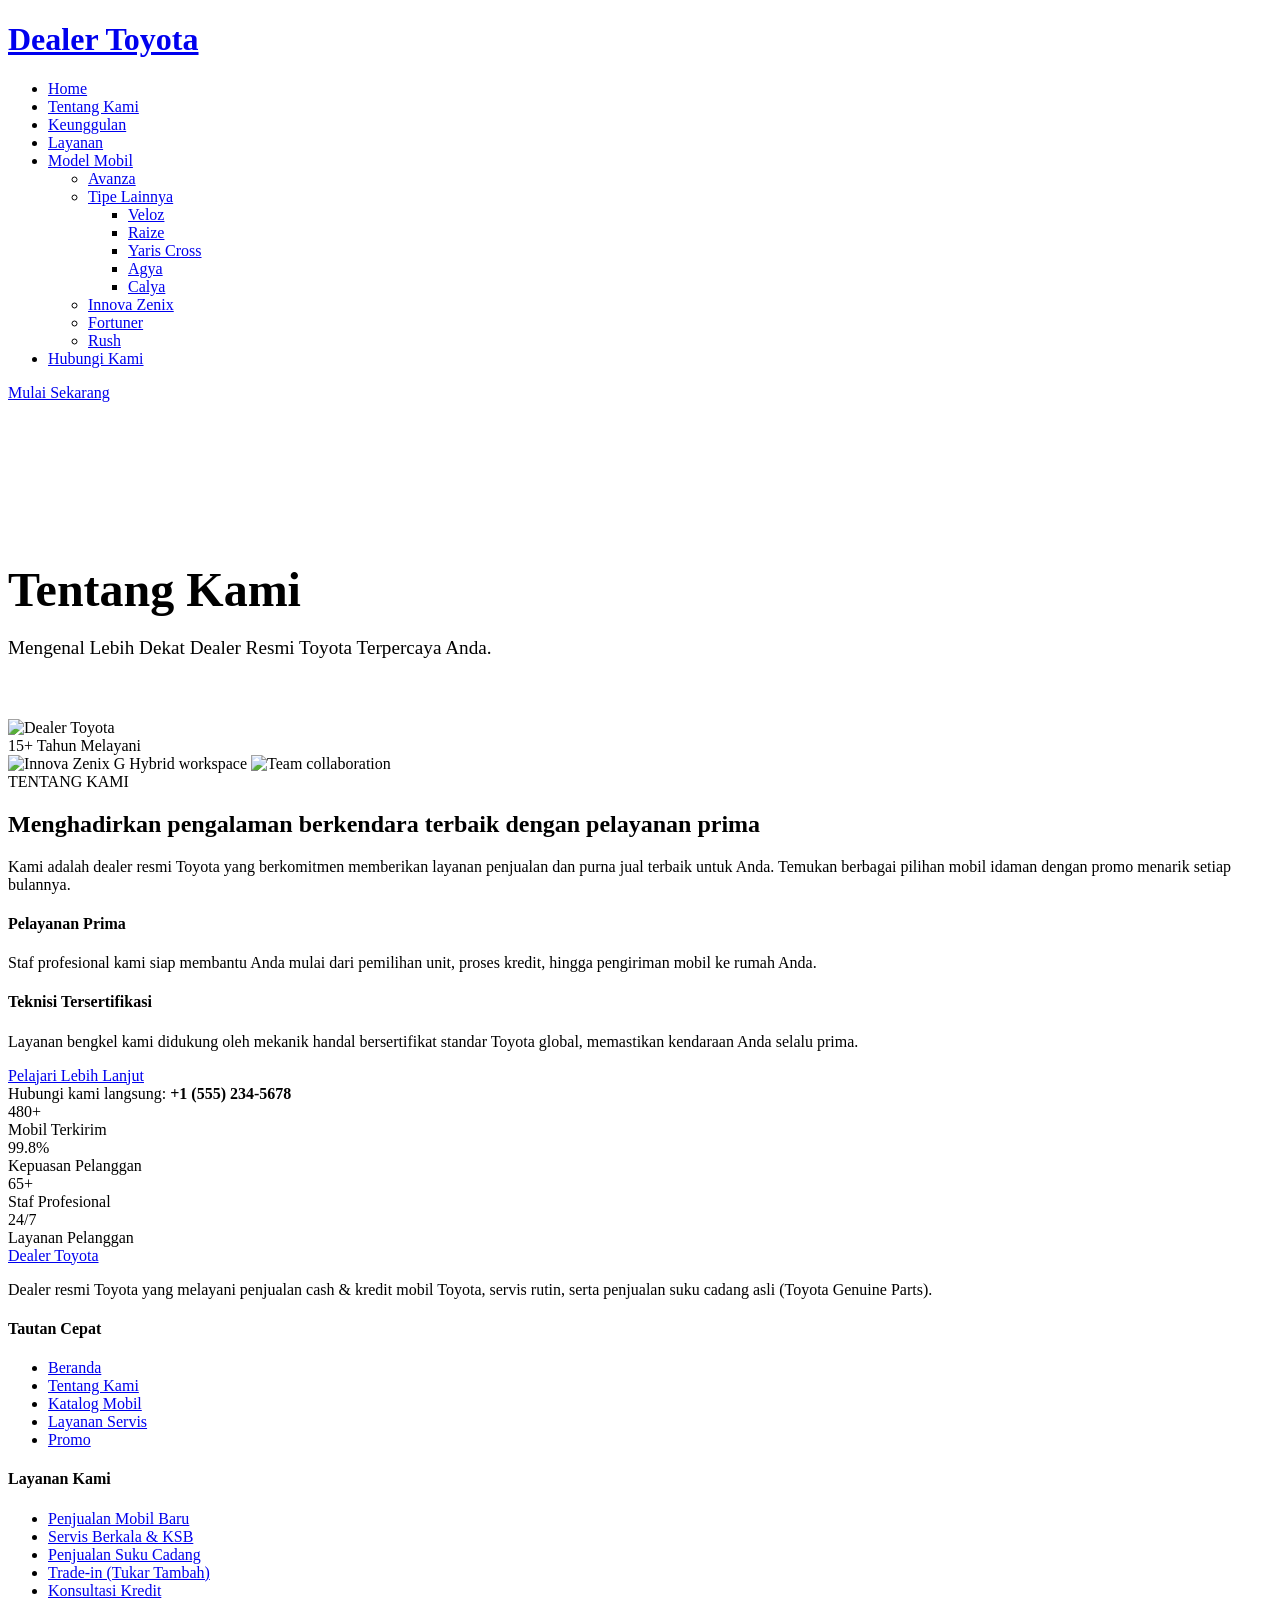
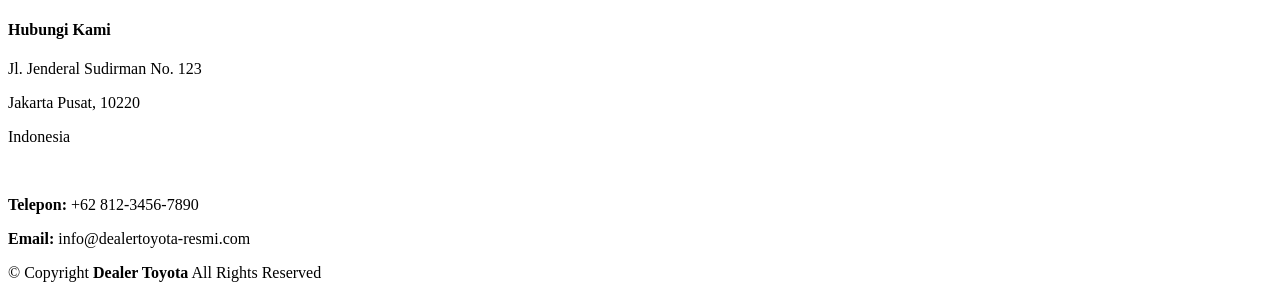
==== about.html @ 138e42ae "Add files via upload" ====
﻿<!DOCTYPE html>
<html lang="en">

<head>
    <meta charset="utf-8">
    <meta content="width=device-width, initial-scale=1.0" name="viewport">
    <title>Dealer Toyota</title>
    <meta name="description" content="Dealer Resmi Mobil Toyota">
    <meta name="keywords" content="">

    <!-- Favicons -->
    <link href="assets/img/favicon.png" rel="icon">
    <link href="assets/img/apple-touch-icon.png" rel="apple-touch-icon">

    <!-- Fonts -->
    <link href="https://fonts.googleapis.com" rel="preconnect">
    <link href="https://fonts.gstatic.com" rel="preconnect" crossorigin>
    <link
        href="https://fonts.googleapis.com/css2?family=Roboto:ital,wght@0,100;0,300;0,400;0,500;0,700;0,900;1,100;1,300;1,400;1,500;1,700;1,900&family=Poppins:ital,wght@0,100;0,200;0,300;0,400;0,500;0,600;0,700;0,800;0,900;1,100;1,200;1,300;1,400;1,500;1,600;1,700;1,800;1,900&family=Nunito:ital,wght@0,200;0,300;0,400;0,500;0,600;0,700;0,800;0,900;1,200;1,300;1,400;1,500;1,600;1,700;1,800;1,900&display=swap"
        rel="stylesheet">

    <!-- Vendor CSS Files -->
    <link href="assets/vendor/bootstrap/css/bootstrap.min.css" rel="stylesheet">
    <link href="assets/vendor/bootstrap-icons/bootstrap-icons.css" rel="stylesheet">
    <link href="assets/vendor/aos/aos.css" rel="stylesheet">
    <link href="assets/vendor/swiper/swiper-bundle.min.css" rel="stylesheet">

    <!-- Main CSS File -->
    <link href="assets/css/main.css" rel="stylesheet">

</head>

<body class="index-page">

    <header id="header" class="header d-flex align-items-center fixed-top">
        <div
            class="header-container container-fluid container-xl position-relative d-flex align-items-center justify-content-between">

            <a href="index.html" class="logo d-flex align-items-center me-auto me-xl-0">
                <!-- Uncomment the line below if you also wish to use an image logo -->
                <!-- <img src="assets/img/logo.webp" alt=""> -->
                <h1 class="sitename">Dealer Toyota</h1>
            </a>

            <nav id="navmenu" class="navmenu">
                <ul>
                    <li><a href="index.html">Home</a></li>
                    <li><a href="about.html" class="active">Tentang Kami</a></li>
                    <li><a href="#features">Keunggulan</a></li>
                    <li><a href="#services">Layanan</a></li>

                    <li class="dropdown"><a href="#"><span>Model Mobil</span> <i
                                class="bi bi-chevron-down toggle-dropdown"></i></a>
                        <ul>
                            <li><a href="index.html#services">Avanza</a></li>
                            <li class="dropdown"><a href="#"><span>Tipe Lainnya</span> <i
                                        class="bi bi-chevron-down toggle-dropdown"></i></a>
                                <ul>
                                    <li><a href="index.html#services">Veloz</a></li>
                                    <li><a href="index.html#services">Raize</a></li>
                                    <li><a href="index.html#services">Yaris Cross</a></li>
                                    <li><a href="index.html#services">Agya</a></li>
                                    <li><a href="index.html#services">Calya</a></li>
                                </ul>
                            </li>
                            <li><a href="index.html#services">Innova Zenix</a></li>
                            <li><a href="index.html#services">Fortuner</a></li>
                            <li><a href="index.html#services">Rush</a></li>
                        </ul>
                    </li>
                    <li><a href="#contact">Hubungi Kami</a></li>
                </ul>
                <i class="mobile-nav-toggle d-xl-none bi bi-list"></i>
            </nav>

            <a class="btn-getstarted" href="#about">Mulai Sekarang</a>

        </div>
    </header>

    <main class="main">

        <!-- Hero Section -->
                <section id="hero" class="hero section" style="padding: 120px 0 60px 0; min-height: auto;">
            <div class="container text-center" data-aos="fade-up" data-aos-delay="100">
                <h1 class="hero-title" style="font-size: 3rem; margin-bottom: 20px;">Tentang Kami</h1>
                <p class="hero-description" style="font-size: 1.2rem; margin-bottom: 0;">Mengenal Lebih Dekat Dealer Resmi Toyota Terpercaya Anda.</p>
            </div></section><!-- /Hero Section -->

        <!-- About Section -->
        <section id="about" class="about section">

            <div class="container" data-aos="fade-up" data-aos-delay="100">

                <div class="row align-items-center gy-5">

                    <div class="col-lg-5" data-aos="fade-right" data-aos-delay="200">
                        <div class="image-section">
                            <div class="primary-image">
                                <img src="assets/img/about/about-14.webp" alt="Dealer Toyota" class="img-fluid">
                                <div class="experience-badge">
                                    <div class="badge-content">
                                        <span class="years">15+</span>
                                        <span class="text">Tahun Melayani</span>
                                    </div>
                                </div>
                            </div>
                            <div class="image-grid">
                                <img src="assets/img/about/about-3.webp" alt="Innova Zenix G Hybrid workspace"
                                    class="img-fluid grid-img">
                                <img src="assets/img/about/about-7.webp" alt="Team collaboration"
                                    class="img-fluid grid-img">
                            </div>
                        </div>
                    </div>

                    <div class="col-lg-7" data-aos="fade-left" data-aos-delay="300">
                        <div class="content-section">
                            <div class="section-intro">
                                <div class="company-badge">TENTANG KAMI</div>
                                <h2>Menghadirkan pengalaman berkendara terbaik dengan pelayanan prima</h2>
                                <p class="intro-text">Kami adalah dealer resmi Toyota yang berkomitmen memberikan
                                    layanan penjualan dan purna jual terbaik untuk Anda. Temukan berbagai pilihan mobil
                                    idaman dengan promo menarik setiap bulannya.</p>
                            </div>

                            <div class="achievement-list">
                                <div class="achievement-item">
                                    <div class="achievement-icon">
                                        <i class="bi bi-graph-up-arrow"></i>
                                    </div>
                                    <div class="achievement-content">
                                        <h4>Pelayanan Prima</h4>
                                        <p>Staf profesional kami siap membantu Anda mulai dari pemilihan unit, proses
                                            kredit, hingga pengiriman mobil ke rumah Anda.</p>
                                    </div>
                                </div>
                                <div class="achievement-item">
                                    <div class="achievement-icon">
                                        <i class="bi bi-people-fill"></i>
                                    </div>
                                    <div class="achievement-content">
                                        <h4>Teknisi Tersertifikasi</h4>
                                        <p>Layanan bengkel kami didukung oleh mekanik handal bersertifikat standar
                                            Toyota global, memastikan kendaraan Anda selalu prima.</p>
                                    </div>
                                </div>
                            </div>

                            <div class="action-section">
                                <a href="#" class="btn btn-primary">Pelajari Lebih Lanjut</a>
                                <div class="contact-info">
                                    <span class="contact-label">Hubungi kami langsung:</span>
                                    <strong class="phone-number">+1 (555) 234-5678</strong>
                                </div>
                            </div>
                        </div>
                    </div>

                </div>

                <div class="metrics-section" data-aos="fade-up" data-aos-delay="400">
                    <div class="row text-center">
                        <div class="col-lg-3 col-md-6">
                            <div class="metric-card">
                                <div class="metric-value">480+</div>
                                <div class="metric-label">Mobil Terkirim</div>
                            </div>
                        </div>
                        <div class="col-lg-3 col-md-6">
                            <div class="metric-card">
                                <div class="metric-value">99.8%</div>
                                <div class="metric-label">Kepuasan Pelanggan</div>
                            </div>
                        </div>
                        <div class="col-lg-3 col-md-6">
                            <div class="metric-card">
                                <div class="metric-value">65+</div>
                                <div class="metric-label">Staf Profesional</div>
                            </div>
                        </div>
                        <div class="col-lg-3 col-md-6">
                            <div class="metric-card">
                                <div class="metric-value">24/7</div>
                                <div class="metric-label">Layanan Pelanggan</div>
                            </div>
                        </div>
                    </div>
                </div>

            </div>

        </section><!-- /About Section -->

        <!-- Services Section -->
        

        <!-- Features Section -->
        

        <!-- Features 2 Section -->
        

        <!-- Testimonials Section -->
        

        <!-- Pricing Section -->


        <!-- Faq Section -->
        

        <!-- Contact Section -->
        

    </main>

        <footer id="footer" class="footer custom-footer">
        <div class="container">
            <div class="footer-main" data-aos="fade-up" data-aos-delay="100">
                <div class="row gy-4">

                    <div class="col-lg-4 col-md-6 footer-about">
                        <a href="index.html" class="logo d-flex align-items-center mb-4">
                            <span class="sitename text-white">Dealer Toyota</span>
                        </a>
                        <p class="brand-description">Dealer resmi Toyota yang melayani penjualan cash & kredit mobil Toyota, servis rutin, serta penjualan suku cadang asli (Toyota Genuine Parts).</p>
                        <div class="social-links mt-4">
                            <a href="https://twitter.com" target="_blank" class="social-icon"><i class="bi bi-twitter-x"></i></a>
                            <a href="https://facebook.com" target="_blank" class="social-icon"><i class="bi bi-facebook"></i></a>
                            <a href="https://instagram.com" target="_blank" class="social-icon"><i class="bi bi-instagram"></i></a>
                            <a href="https://youtube.com" target="_blank" class="social-icon"><i class="bi bi-youtube"></i></a>
                        </div>
                    </div>

                    <div class="col-lg-2 col-md-6 footer-links">
                        <h4>Tautan Cepat</h4>
                        <ul>
                            <li><a href="index.html">Beranda</a></li>
                            <li><a href="about.html" class="active">Tentang Kami</a></li>
                            <li><a href="index.html#services">Katalog Mobil</a></li>
                            <li><a href="index.html#services">Layanan Servis</a></li>
                            <li><a href="index.html#services">Promo</a></li>
                        </ul>
                    </div>

                    <div class="col-lg-3 col-md-6 footer-links">
                        <h4>Layanan Kami</h4>
                        <ul>
                            <li><a href="index.html#services">Penjualan Mobil Baru</a></li>
                            <li><a href="index.html#services">Servis Berkala & KSB</a></li>
                            <li><a href="index.html#services">Penjualan Suku Cadang</a></li>
                            <li><a href="index.html#services">Trade-in (Tukar Tambah)</a></li>
                            <li><a href="index.html#services">Konsultasi Kredit</a></li>
                        </ul>
                    </div>

                    <div class="col-lg-3 col-md-6 footer-contact">
                        <h4>Hubungi Kami</h4>
                        <p>Jl. Jenderal Sudirman No. 123</p>
                        <p>Jakarta Pusat, 10220</p>
                        <p>Indonesia</p>
                        <br>
                        <p><strong>Telepon:</strong> +62 812-3456-7890</p>
                        <p><strong>Email:</strong> info@dealertoyota-resmi.com</p>
                    </div>

                </div>
            </div>
        </div>

        <div class="footer-bottom">
            <div class="container">
                <div class="row align-items-center text-center">
                    <div class="col-12">
                        <div class="copyright">
                            <p>&copy; Copyright <strong>Dealer Toyota</strong> All Rights Reserved</p>
                        </div>
                    </div>
                </div>
            </div>
        </div></footer>

    <!-- Scroll Top -->
    <a href="https://wa.me/6281234567890" target="_blank"
        class="wa-floating d-flex align-items-center justify-content-center"><i class="bi bi-whatsapp"></i></a>
    <a href="#" id="scroll-top" class="scroll-top d-flex align-items-center justify-content-center"><i
            class="bi bi-arrow-up-short"></i></a>

    <!-- Vendor JS Files -->
    <script src="assets/vendor/bootstrap/js/bootstrap.bundle.min.js"></script>
    <script src="assets/vendor/php-email-form/validate.js"></script>
    <script src="assets/vendor/aos/aos.js"></script>
    <script src="assets/vendor/swiper/swiper-bundle.min.js"></script>

    <!-- Main JS File -->
    <script src="assets/js/main.js"></script>

</body>

</html>
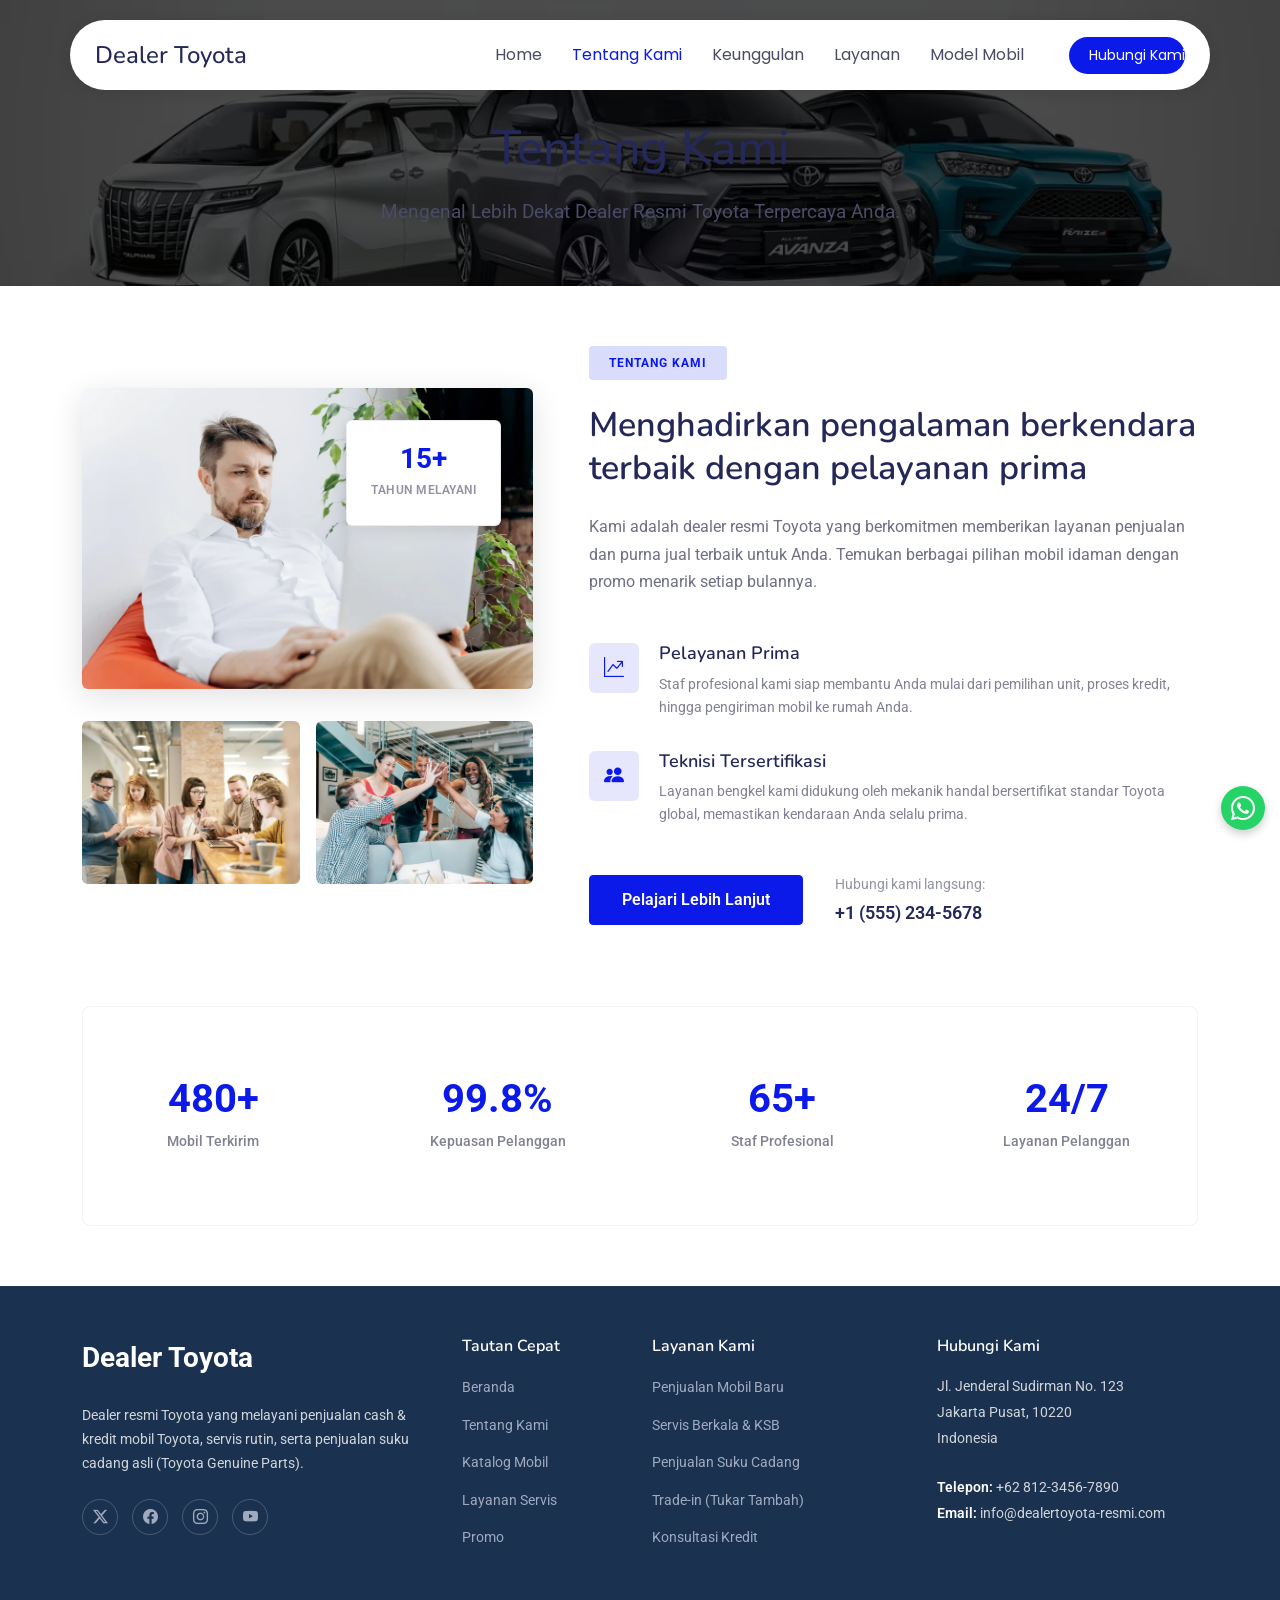
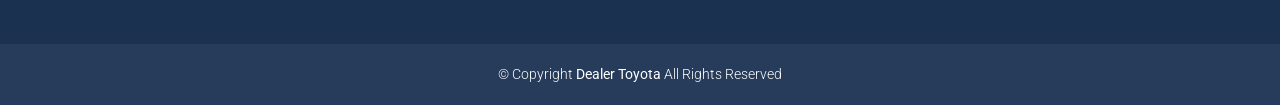
==== commit af2b8b8d: "Add files via upload" ====
--- a/about.html
+++ b/about.html
@@ -1,4 +1,4 @@
-﻿<!DOCTYPE html>
+<!DOCTYPE html>
 <html lang="en">
 
 <head>
@@ -36,44 +36,24 @@
         <div
             class="header-container container-fluid container-xl position-relative d-flex align-items-center justify-content-between">
 
-            <a href="index.html" class="logo d-flex align-items-center me-auto me-xl-0">
+            <a href="index.html" class="logo d-flex align-items-center">
                 <!-- Uncomment the line below if you also wish to use an image logo -->
                 <!-- <img src="assets/img/logo.webp" alt=""> -->
                 <h1 class="sitename">Dealer Toyota</h1>
             </a>
 
-            <nav id="navmenu" class="navmenu">
+            <nav id="navmenu" class="navmenu ms-auto">
                 <ul>
                     <li><a href="index.html">Home</a></li>
                     <li><a href="about.html" class="active">Tentang Kami</a></li>
-                    <li><a href="#features">Keunggulan</a></li>
-                    <li><a href="#services">Layanan</a></li>
-
-                    <li class="dropdown"><a href="#"><span>Model Mobil</span> <i
-                                class="bi bi-chevron-down toggle-dropdown"></i></a>
-                        <ul>
-                            <li><a href="index.html#services">Avanza</a></li>
-                            <li class="dropdown"><a href="#"><span>Tipe Lainnya</span> <i
-                                        class="bi bi-chevron-down toggle-dropdown"></i></a>
-                                <ul>
-                                    <li><a href="index.html#services">Veloz</a></li>
-                                    <li><a href="index.html#services">Raize</a></li>
-                                    <li><a href="index.html#services">Yaris Cross</a></li>
-                                    <li><a href="index.html#services">Agya</a></li>
-                                    <li><a href="index.html#services">Calya</a></li>
-                                </ul>
-                            </li>
-                            <li><a href="index.html#services">Innova Zenix</a></li>
-                            <li><a href="index.html#services">Fortuner</a></li>
-                            <li><a href="index.html#services">Rush</a></li>
-                        </ul>
+                    <li><a href="keunggulan.html">Keunggulan</a></li>
+                    <li><a href="layanan.html">Layanan</a></li>
+                    <li><a href="model-mobil.html">Model Mobil</a>
                     </li>
-                    <li><a href="#contact">Hubungi Kami</a></li>
+                    <li><a class="btn-getstarted" href="https://wa.me/?text=halo%20admin%20dealer%20toyota">Hubungi Kami</a></li>
                 </ul>
                 <i class="mobile-nav-toggle d-xl-none bi bi-list"></i>
             </nav>
-
-            <a class="btn-getstarted" href="#about">Mulai Sekarang</a>
 
         </div>
     </header>
@@ -237,7 +217,7 @@
                         <h4>Tautan Cepat</h4>
                         <ul>
                             <li><a href="index.html">Beranda</a></li>
-                            <li><a href="about.html" class="active">Tentang Kami</a></li>
+                            <li><a href="about.html">Tentang Kami</a></li>
                             <li><a href="index.html#services">Katalog Mobil</a></li>
                             <li><a href="index.html#services">Layanan Servis</a></li>
                             <li><a href="index.html#services">Promo</a></li>
@@ -298,4 +278,4 @@
 
 </body>
 
-</html>+</html>
--- a/assets/css/main.css
+++ b/assets/css/main.css
@@ -0,0 +1,3587 @@
+/* Fix horizontal scroll */
+html,
+body {
+  overflow-x: hidden;
+}
+
+/* Fonts */
+:root {
+  --default-font: "Roboto", system-ui, -apple-system, "Segoe UI", Roboto, "Helvetica Neue", Arial, "Noto Sans", "Liberation Sans", sans-serif, "Apple Color Emoji", "Segoe UI Emoji", "Segoe UI Symbol", "Noto Color Emoji";
+  --heading-font: "Nunito", sans-serif;
+  --nav-font: "Poppins", sans-serif;
+}
+
+/* Global Colors - The following color variables are used throughout the website. Updating them here will change the color scheme of the entire website */
+:root {
+  --background-color: #ffffff;
+  /* Background color for the entire website, including individual sections */
+  --default-color: #4a4b64;
+  /* Default color used for the majority of the text content across the entire website */
+  --heading-color: #242859;
+  /* Color for headings, subheadings and title throughout the website */
+  --accent-color: #0b1ae9;
+  /* Accent color that represents your brand on the website. It's used for buttons, links, and other elements that need to stand out */
+  --surface-color: #ffffff;
+  /* The surface color is used as a background of boxed elements within sections, such as cards, icon boxes, or other elements that require a visual separation from the global background. */
+  --contrast-color: #ffffff;
+  /* Contrast color for text, ensuring readability against backgrounds of accent, heading, or default colors. */
+}
+
+/* Nav Menu Colors - The following color variables are used specifically for the navigation menu. They are separate from the global colors to allow for more customization options */
+:root {
+  --nav-color: #4a4b64;
+  /* The default color of the main navmenu links */
+  --nav-hover-color: #0b1ae9;
+  /* Applied to main navmenu links when they are hovered over or active */
+  --nav-mobile-background-color: #ffffff;
+  /* Used as the background color for mobile navigation menu */
+  --nav-dropdown-background-color: #ffffff;
+  /* Used as the background color for dropdown items that appear when hovering over primary navigation items */
+  --nav-dropdown-color: #4a4b64;
+  /* Used for navigation links of the dropdown items in the navigation menu. */
+  --nav-dropdown-hover-color: #0b1ae9;
+  /* Similar to --nav-hover-color, this color is applied to dropdown navigation links when they are hovered over. */
+}
+
+/* Color Presets - These classes override global colors when applied to any section or element, providing reuse of the sam color scheme. */
+
+.light-background {
+  --background-color: #f5f6ff;
+  --surface-color: #ffffff;
+}
+
+.dark-background {
+  --background-color: #0e1030;
+  --default-color: #ffffff;
+  --heading-color: #ffffff;
+  --surface-color: #0f302f;
+  --contrast-color: #ffffff;
+}
+
+/* Smooth scroll */
+:root {
+  scroll-behavior: smooth;
+}
+
+/*--------------------------------------------------------------
+# General Styling & Shared Classes
+--------------------------------------------------------------*/
+body {
+  color: var(--default-color);
+  background-color: var(--background-color);
+  font-family: var(--default-font);
+}
+
+a {
+  color: var(--accent-color);
+  text-decoration: none;
+  transition: 0.3s;
+}
+
+a:hover {
+  color: color-mix(in srgb, var(--accent-color), transparent 25%);
+  text-decoration: none;
+}
+
+h1,
+h2,
+h3,
+h4,
+h5,
+h6 {
+  color: var(--heading-color);
+  font-family: var(--heading-font);
+}
+
+/* PHP Email Form Messages
+------------------------------*/
+.php-email-form .error-message {
+  display: none;
+  background: #df1529;
+  color: #ffffff;
+  text-align: left;
+  padding: 15px;
+  margin-bottom: 24px;
+  font-weight: 600;
+}
+
+.php-email-form .sent-message {
+  display: none;
+  color: #ffffff;
+  background: #059652;
+  text-align: center;
+  padding: 15px;
+  margin-bottom: 24px;
+  font-weight: 600;
+}
+
+.php-email-form .loading {
+  display: none;
+  background: var(--surface-color);
+  text-align: center;
+  padding: 15px;
+  margin-bottom: 24px;
+}
+
+.php-email-form .loading:before {
+  content: "";
+  display: inline-block;
+  border-radius: 50%;
+  width: 24px;
+  height: 24px;
+  margin: 0 10px -6px 0;
+  border: 3px solid var(--accent-color);
+  border-top-color: var(--surface-color);
+  animation: php-email-form-loading 1s linear infinite;
+}
+
+@keyframes php-email-form-loading {
+  0% {
+    transform: rotate(0deg);
+  }
+
+  100% {
+    transform: rotate(360deg);
+  }
+}
+
+/*--------------------------------------------------------------
+# Global Header
+--------------------------------------------------------------*/
+.header {
+  --background-color: rgba(255, 255, 255, 0);
+  color: var(--default-color);
+  background-color: var(--background-color);
+  padding: 20px 0;
+  transition: all 0.5s;
+  z-index: 997;
+}
+
+.header .header-container {
+  background: var(--surface-color);
+  border-radius: 50px;
+  padding: 5px 25px;
+  box-shadow: 0px 2px 15px rgba(0, 0, 0, 0.1);
+}
+
+.header .logo {
+  line-height: 1;
+}
+
+.header .logo img {
+  max-height: 36px;
+  margin-right: 8px;
+}
+
+.header .logo h1 {
+  font-size: 24px;
+  margin: 0;
+  font-weight: 500;
+  color: var(--heading-color);
+}
+
+.header .btn-getstarted,
+.header .btn-getstarted:focus {
+  color: var(--contrast-color);
+  background: var(--accent-color);
+  font-size: 14px;
+  padding: 8px 20px;
+  margin: 0 0 0 30px;
+  border-radius: 50px;
+  transition: 0.3s;
+}
+
+.header .btn-getstarted:hover,
+.header .btn-getstarted:focus:hover {
+  color: var(--contrast-color);
+  background: color-mix(in srgb, var(--accent-color), transparent 15%);
+}
+
+@media (max-width: 1200px) {
+  .header {
+    padding-top: 10px;
+  }
+
+  .header .header-container {
+    margin-left: 10px;
+    margin-right: 10px;
+    padding: 10px 5px 10px 15px;
+  }
+
+  .header .logo {
+    order: 1;
+  }
+
+  .header .btn-getstarted {
+    order: 2;
+    margin: 0 10px 0 0;
+    padding: 6px 15px;
+  }
+
+  .header .navmenu {
+    order: 3;
+  }
+}
+
+/* Global Header on Scroll
+------------------------------*/
+.scrolled .header {
+  --background-color: #ffffff;
+}
+
+/* Index Page Header on Scroll
+------------------------------*/
+.index-page.scrolled .header {
+  --background-color: #ffffff;
+}
+
+/*--------------------------------------------------------------
+# Navigation Menu
+--------------------------------------------------------------*/
+/* Navmenu - Desktop */
+@media (min-width: 1200px) {
+  .navmenu {
+    padding: 0;
+  }
+
+  .navmenu ul {
+    margin: 0;
+    padding: 0;
+    display: flex;
+    list-style: none;
+    align-items: center;
+  }
+
+  .navmenu li {
+    position: relative;
+  }
+
+  .navmenu a,
+  .navmenu a:focus {
+    color: var(--nav-color);
+    padding: 18px 15px;
+    font-size: 16px;
+    font-family: var(--nav-font);
+    font-weight: 400;
+    display: flex;
+    align-items: center;
+    justify-content: space-between;
+    white-space: nowrap;
+    transition: 0.3s;
+  }
+
+  .navmenu a i,
+  .navmenu a:focus i {
+    font-size: 12px;
+    line-height: 0;
+    margin-left: 5px;
+    transition: 0.3s;
+  }
+
+  .navmenu li:last-child a {
+    padding-right: 0;
+  }
+
+  .navmenu li:hover>a,
+  .navmenu .active,
+  .navmenu .active:focus {
+    color: var(--nav-hover-color);
+  }
+
+  .navmenu .dropdown ul {
+    margin: 0;
+    padding: 10px 0;
+    background: var(--nav-dropdown-background-color);
+    display: block;
+    position: absolute;
+    visibility: hidden;
+    left: 14px;
+    top: 130%;
+    opacity: 0;
+    transition: 0.3s;
+    border-radius: 4px;
+    z-index: 99;
+    box-shadow: 0px 0px 30px rgba(0, 0, 0, 0.1);
+  }
+
+  .navmenu .dropdown ul li {
+    min-width: 200px;
+  }
+
+  .navmenu .dropdown ul a {
+    padding: 10px 20px;
+    font-size: 15px;
+    text-transform: none;
+    color: var(--nav-dropdown-color);
+  }
+
+  .navmenu .dropdown ul a i {
+    font-size: 12px;
+  }
+
+  .navmenu .dropdown ul a:hover,
+  .navmenu .dropdown ul .active:hover,
+  .navmenu .dropdown ul li:hover>a {
+    color: var(--nav-dropdown-hover-color);
+  }
+
+  .navmenu .dropdown:hover>ul {
+    opacity: 1;
+    top: 100%;
+    visibility: visible;
+  }
+
+  .navmenu .dropdown .dropdown ul {
+    top: 0;
+    left: -90%;
+    visibility: hidden;
+  }
+
+  .navmenu .dropdown .dropdown:hover>ul {
+    opacity: 1;
+    top: 0;
+    left: -100%;
+    visibility: visible;
+  }
+}
+
+/* Navmenu - Mobile */
+@media (max-width: 1199px) {
+  .mobile-nav-toggle {
+    color: var(--nav-color);
+    font-size: 28px;
+    line-height: 0;
+    margin-right: 10px;
+    cursor: pointer;
+    transition: color 0.3s;
+  }
+
+  .navmenu {
+    padding: 0;
+    z-index: 9997;
+  }
+
+  .navmenu ul {
+    display: none;
+    list-style: none;
+    position: absolute;
+    inset: 60px 20px 20px 20px;
+    padding: 10px 0;
+    margin: 0;
+    border-radius: 6px;
+    background-color: var(--nav-mobile-background-color);
+    overflow-y: auto;
+    transition: 0.3s;
+    z-index: 9998;
+    box-shadow: 0px 0px 30px rgba(0, 0, 0, 0.1);
+  }
+
+  .navmenu a,
+  .navmenu a:focus {
+    color: var(--nav-dropdown-color);
+    padding: 10px 20px;
+    font-family: var(--nav-font);
+    font-size: 17px;
+    font-weight: 500;
+    display: flex;
+    align-items: center;
+    justify-content: space-between;
+    white-space: nowrap;
+    transition: 0.3s;
+  }
+
+  .navmenu a i,
+  .navmenu a:focus i {
+    font-size: 12px;
+    line-height: 0;
+    margin-left: 5px;
+    width: 30px;
+    height: 30px;
+    display: flex;
+    align-items: center;
+    justify-content: center;
+    border-radius: 50%;
+    transition: 0.3s;
+    background-color: color-mix(in srgb, var(--accent-color), transparent 90%);
+  }
+
+  .navmenu a i:hover,
+  .navmenu a:focus i:hover {
+    background-color: var(--accent-color);
+    color: var(--contrast-color);
+  }
+
+  .navmenu a:hover,
+  .navmenu .active,
+  .navmenu .active:focus {
+    color: var(--nav-dropdown-hover-color);
+  }
+
+  .navmenu .active i,
+  .navmenu .active:focus i {
+    background-color: var(--accent-color);
+    color: var(--contrast-color);
+    transform: rotate(180deg);
+  }
+
+  .navmenu .dropdown ul {
+    position: static;
+    display: none;
+    z-index: 99;
+    padding: 10px 0;
+    margin: 10px 20px;
+    background-color: var(--nav-dropdown-background-color);
+    border: 1px solid color-mix(in srgb, var(--default-color), transparent 90%);
+    box-shadow: none;
+    transition: all 0.5s ease-in-out;
+  }
+
+  .navmenu .dropdown ul ul {
+    background-color: rgba(33, 37, 41, 0.1);
+  }
+
+  .navmenu .dropdown>.dropdown-active {
+    display: block;
+    background-color: rgba(33, 37, 41, 0.03);
+  }
+
+  .mobile-nav-active {
+    overflow: hidden;
+  }
+
+  .mobile-nav-active .mobile-nav-toggle {
+    color: #fff;
+    position: absolute;
+    font-size: 32px;
+    top: 15px;
+    right: 15px;
+    margin-right: 0;
+    z-index: 9999;
+  }
+
+  .mobile-nav-active .navmenu {
+    position: fixed;
+    overflow: hidden;
+    inset: 0;
+    background: rgba(33, 37, 41, 0.8);
+    transition: 0.3s;
+  }
+
+  .mobile-nav-active .navmenu>ul {
+    display: block;
+  }
+}
+
+/*--------------------------------------------------------------
+# Global Footer
+--------------------------------------------------------------*/
+.footer {
+  background: var(--background-color);
+  color: var(--default-color);
+  font-size: 15px;
+  padding: 100px 0 0;
+  border-top: 1px solid color-mix(in srgb, var(--default-color), transparent 92%);
+}
+
+.footer .footer-main {
+  margin-bottom: 80px;
+}
+
+.footer .brand-section .logo {
+  text-decoration: none;
+}
+
+.footer .brand-section .logo .sitename {
+  font-family: var(--heading-font);
+  font-size: 32px;
+  font-weight: 500;
+  color: var(--heading-color);
+  letter-spacing: -0.5px;
+}
+
+.footer .brand-section .brand-description {
+  font-size: 18px;
+  line-height: 1.7;
+  color: color-mix(in srgb, var(--default-color), transparent 25%);
+  font-weight: 300;
+  max-width: 380px;
+  margin: 0;
+}
+
+.footer .brand-section .contact-info .contact-item {
+  display: flex;
+  align-items: flex-start;
+  margin-bottom: 16px;
+  font-size: 15px;
+  color: color-mix(in srgb, var(--default-color), transparent 20%);
+}
+
+.footer .brand-section .contact-info .contact-item i {
+  font-size: 16px;
+  color: var(--accent-color);
+  margin-right: 12px;
+  margin-top: 3px;
+  flex-shrink: 0;
+}
+
+.footer .brand-section .contact-info .contact-item span {
+  line-height: 1.6;
+}
+
+.footer .footer-nav-wrapper {
+  padding-left: 60px;
+}
+
+@media (max-width: 991px) {
+  .footer .footer-nav-wrapper {
+    padding-left: 0;
+    margin-top: 50px;
+  }
+}
+
+.footer .nav-column {
+  margin-bottom: 40px;
+}
+
+.footer .nav-column h6 {
+  font-family: var(--heading-font);
+  font-size: 16px;
+  font-weight: 400;
+  color: var(--heading-color);
+  margin-bottom: 24px;
+  letter-spacing: 0.3px;
+}
+
+.footer .nav-column .footer-nav {
+  display: flex;
+  flex-direction: column;
+  gap: 12px;
+}
+
+.footer .nav-column .footer-nav a {
+  color: color-mix(in srgb, var(--default-color), transparent 30%);
+  text-decoration: none;
+  font-size: 15px;
+  font-weight: 300;
+  transition: all 0.3s ease;
+  line-height: 1.4;
+}
+
+.footer .nav-column .footer-nav a:hover {
+  color: var(--accent-color);
+  transform: translateX(4px);
+}
+
+.footer .footer-social {
+  padding: 50px 0;
+  border-top: 1px solid color-mix(in srgb, var(--default-color), transparent 94%);
+  border-bottom: 1px solid color-mix(in srgb, var(--default-color), transparent 94%);
+}
+
+.footer .footer-social .newsletter-section h5 {
+  font-family: var(--heading-font);
+  font-size: 20px;
+  font-weight: 300;
+  color: var(--heading-color);
+  margin-bottom: 12px;
+  letter-spacing: -0.2px;
+}
+
+.footer .footer-social .newsletter-section p {
+  font-size: 16px;
+  color: color-mix(in srgb, var(--default-color), transparent 35%);
+  margin: 0;
+  line-height: 1.6;
+  max-width: 340px;
+}
+
+.footer .footer-social .social-section {
+  display: flex;
+  justify-content: flex-end;
+}
+
+@media (max-width: 991px) {
+  .footer .footer-social .social-section {
+    justify-content: flex-start;
+    margin-top: 30px;
+  }
+}
+
+.footer .footer-social .social-links {
+  display: flex;
+  gap: 32px;
+  align-items: center;
+}
+
+@media (max-width: 576px) {
+  .footer .footer-social .social-links {
+    gap: 20px;
+    flex-wrap: wrap;
+  }
+}
+
+.footer .footer-social .social-links .social-link {
+  display: flex;
+  align-items: center;
+  gap: 8px;
+  text-decoration: none;
+  color: color-mix(in srgb, var(--default-color), transparent 40%);
+  font-size: 14px;
+  font-weight: 400;
+  transition: all 0.3s ease;
+}
+
+.footer .footer-social .social-links .social-link i {
+  font-size: 18px;
+  transition: all 0.3s ease;
+}
+
+.footer .footer-social .social-links .social-link span {
+  transition: all 0.3s ease;
+}
+
+.footer .footer-social .social-links .social-link:hover {
+  color: var(--accent-color);
+  transform: translateY(-2px);
+}
+
+.footer .footer-social .social-links .social-link:hover i {
+  transform: scale(1.1);
+}
+
+.footer .footer-bottom {
+  padding: 30px 0;
+}
+
+.footer .footer-bottom .copyright p {
+  margin: 0;
+  font-size: 14px;
+  color: color-mix(in srgb, var(--default-color));
+  font-weight: 300;
+}
+
+.footer .footer-bottom .copyright p .sitename {
+  color: var(--heading-color);
+  font-weight: 400;
+}
+
+.footer .footer-bottom .legal-links {
+  display: flex;
+  align-items: center;
+  justify-content: flex-end;
+  gap: 24px;
+}
+
+@media (max-width: 991px) {
+  .footer .footer-bottom .legal-links {
+    justify-content: flex-start;
+    margin-top: 20px;
+    flex-wrap: wrap;
+  }
+}
+
+.footer .footer-bottom .legal-links a {
+  font-size: 13px;
+  color: color-mix(in srgb, var(--default-color), transparent 50%);
+  text-decoration: none;
+  font-weight: 300;
+  transition: color 0.3s ease;
+}
+
+.footer .footer-bottom .legal-links a:hover {
+  color: var(--accent-color);
+}
+
+.footer .footer-bottom .legal-links .credits {
+  font-size: 12px;
+  color: color-mix(in srgb, var(--default-color), transparent 60%);
+  margin-left: 8px;
+  padding-left: 24px;
+  border-left: 1px solid color-mix(in srgb, var(--default-color), transparent 90%);
+}
+
+@media (max-width: 576px) {
+  .footer .footer-bottom .legal-links .credits {
+    margin-left: 0;
+    padding-left: 0;
+    border-left: none;
+    width: 100%;
+    margin-top: 12px;
+  }
+}
+
+.footer .footer-bottom .legal-links .credits a {
+  color: var(--accent-color);
+  font-size: 12px;
+}
+
+.footer .footer-bottom .legal-links .credits a:hover {
+  text-decoration: underline;
+}
+
+@media (max-width: 768px) {
+  .footer {
+    padding: 70px 0 0;
+  }
+
+  .footer .brand-section {
+    text-align: center;
+    margin-bottom: 50px;
+  }
+
+  .footer .brand-section .brand-description {
+    max-width: none;
+  }
+
+  .footer .brand-section .contact-info {
+    text-align: left;
+    display: inline-block;
+  }
+
+  .footer .footer-nav-wrapper .nav-column {
+    text-align: left;
+  }
+
+  .footer .footer-nav-wrapper .nav-column h6 {
+    margin-bottom: 16px;
+  }
+
+  .footer .footer-nav-wrapper .nav-column .footer-nav {
+    gap: 10px;
+  }
+
+  .footer .footer-social {
+    text-align: center;
+  }
+
+  .footer .footer-social .newsletter-section p {
+    max-width: none;
+  }
+
+  .footer .footer-social .social-links {
+    justify-content: center;
+  }
+
+  .footer .footer-bottom {
+    text-align: center;
+  }
+
+  .footer .footer-bottom .legal-links {
+    justify-content: center;
+  }
+}
+
+
+/*--------------------------------------------------------------
+# WhatsApp Floating Button
+--------------------------------------------------------------*/
+.wa-floating {
+  position: fixed;
+  visibility: visible;
+  opacity: 1;
+  right: 15px;
+  bottom: 70px;
+  z-index: 99999;
+  background-color: #25d366;
+  width: 44px;
+  height: 44px;
+  border-radius: 50px;
+  transition: all 0.4s;
+  box-shadow: 0 4px 10px rgba(0, 0, 0, 0.2);
+}
+
+.wa-floating i {
+  font-size: 24px;
+  color: #fff;
+  line-height: 0;
+}
+
+.wa-floating:hover {
+  background-color: #128c7e;
+  color: #fff;
+  transform: scale(1.1);
+}
+
+/*--------------------------------------------------------------
+# Scroll Top Button
+--------------------------------------------------------------*/
+.scroll-top {
+  position: fixed;
+  visibility: hidden;
+  opacity: 0;
+  right: 15px;
+  bottom: -15px;
+  z-index: 99999;
+  background-color: var(--accent-color);
+  width: 44px;
+  height: 44px;
+  border-radius: 50px;
+  transition: all 0.4s;
+}
+
+.scroll-top i {
+  font-size: 24px;
+  color: var(--contrast-color);
+  line-height: 0;
+}
+
+.scroll-top:hover {
+  background-color: color-mix(in srgb, var(--accent-color), transparent 20%);
+  color: var(--contrast-color);
+}
+
+.scroll-top.active {
+  visibility: visible;
+  opacity: 1;
+  bottom: 15px;
+}
+
+/*--------------------------------------------------------------
+# Disable aos animation delay on mobile devices
+--------------------------------------------------------------*/
+@media screen and (max-width: 768px) {
+  [data-aos-delay] {
+    transition-delay: 0 !important;
+  }
+}
+
+/*--------------------------------------------------------------
+# Global Page Titles & Breadcrumbs
+--------------------------------------------------------------*/
+.page-title {
+  color: var(--default-color);
+  background-color: var(--background-color);
+  position: relative;
+}
+
+.page-title .heading {
+  padding: 80px 0;
+}
+
+.page-title .heading h1 {
+  font-size: 38px;
+  font-weight: 700;
+}
+
+.page-title nav {
+  background-color: color-mix(in srgb, var(--default-color), transparent 96%);
+  padding: 20px 0;
+}
+
+.page-title nav ol {
+  display: flex;
+  flex-wrap: wrap;
+  list-style: none;
+  padding: 0;
+  margin: 0;
+  font-size: 16px;
+  font-weight: 400;
+}
+
+.page-title nav ol li+li {
+  padding-left: 10px;
+}
+
+.page-title nav ol li+li::before {
+  content: "/";
+  display: inline-block;
+  padding-right: 10px;
+  color: color-mix(in srgb, var(--default-color), transparent 70%);
+}
+
+/*--------------------------------------------------------------
+# Global Sections
+--------------------------------------------------------------*/
+section,
+.section {
+  color: var(--default-color);
+  background-color: var(--background-color);
+  padding: 60px 0;
+  scroll-margin-top: 90px;
+  overflow: clip;
+}
+
+@media (max-width: 1199px) {
+
+  section,
+  .section {
+    scroll-margin-top: 66px;
+  }
+}
+
+/*--------------------------------------------------------------
+# Global Section Titles
+--------------------------------------------------------------*/
+.section-title {
+  text-align: center;
+  padding-bottom: 60px;
+  position: relative;
+}
+
+.section-title h2 {
+  display: inline-block;
+  font-size: 1.2rem;
+  font-weight: 400;
+  color: var(--accent-color);
+  text-transform: uppercase;
+  letter-spacing: 2px;
+  margin-bottom: 1.5rem;
+  position: relative;
+}
+
+.section-title h2::after {
+  content: "";
+  position: absolute;
+  bottom: -8px;
+  left: 50%;
+  transform: translateX(-50%);
+  width: 40px;
+  height: 1px;
+  background: var(--accent-color);
+}
+
+.section-title p {
+  font-size: 1rem;
+  line-height: 1.8;
+  color: color-mix(in srgb, var(--default-color), transparent 25%);
+  max-width: 900px;
+  margin: 0 auto;
+  text-wrap: balance;
+}
+
+/*--------------------------------------------------------------
+# Hero Section
+--------------------------------------------------------------*/
+.hero {
+  padding-top: 140px;
+  background: linear-gradient(rgba(0, 0, 0, 0.7), rgba(0, 0, 0, 0.7)), url('../img/mobil/1659543425_7-mobil-toyota-yang-punya-fitur-tss.avif') center center / cover no-repeat;
+  position: relative;
+  overflow: hidden;
+  padding-bottom: 80px;
+}
+
+.hero::before {
+  content: "";
+  position: absolute;
+  top: -50%;
+  right: -20%;
+  width: 80%;
+  height: 200%;
+  background: linear-gradient(45deg, color-mix(in srgb, var(--accent-color), transparent 98%) 0%, transparent 40%);
+  border-radius: 50%;
+  pointer-events: none;
+}
+
+.hero .hero-content {
+  position: relative;
+  z-index: 2;
+}
+
+.hero .hero-content .hero-badge {
+  display: inline-flex;
+  align-items: center;
+  gap: 8px;
+  background: var(--surface-color);
+  padding: 8px 20px;
+  border-radius: 50px;
+  margin-bottom: 32px;
+  box-shadow: 0 4px 20px color-mix(in srgb, var(--default-color), transparent 90%);
+  border: 1px solid color-mix(in srgb, var(--accent-color), transparent 80%);
+}
+
+.hero .hero-content .hero-badge i {
+  color: #FFD700;
+  font-size: 0.875rem;
+}
+
+.hero .hero-content .hero-badge span {
+  font-size: 0.875rem;
+  font-weight: 500;
+  color: var(--heading-color);
+}
+
+.hero .hero-content .hero-title {
+  font-size: 4rem;
+  font-weight: 600;
+  line-height: 1.1;
+  margin-bottom: 24px;
+  color: #ffffff;
+  letter-spacing: -0.02em;
+}
+
+@media (max-width: 992px) {
+  .hero .hero-content .hero-title {
+    font-size: 3.5rem;
+  }
+}
+
+@media (max-width: 768px) {
+  .hero .hero-content .hero-title {
+    font-size: 2.8rem;
+    margin-bottom: 20px;
+  }
+}
+
+@media (max-width: 576px) {
+  .hero .hero-content .hero-title {
+    font-size: 2.2rem;
+  }
+}
+
+.hero .hero-content .hero-description {
+  font-size: 1.125rem;
+  line-height: 1.6;
+  color: #dddddd;
+  margin-bottom: 40px;
+  max-width: 580px;
+  margin-left: auto;
+  margin-right: auto;
+}
+
+@media (max-width: 768px) {
+  .hero .hero-content .hero-description {
+    font-size: 1rem;
+    margin-bottom: 32px;
+  }
+}
+
+.hero .hero-content .hero-actions {
+  display: flex;
+  align-items: center;
+  justify-content: center;
+  gap: 20px;
+  margin-bottom: 60px;
+}
+
+@media (max-width: 576px) {
+  .hero .hero-content .hero-actions {
+    flex-direction: column;
+    gap: 16px;
+    margin-bottom: 48px;
+  }
+}
+
+.hero .hero-content .hero-actions .btn-primary {
+  background: var(--accent-color);
+  color: var(--contrast-color);
+  padding: 16px 36px;
+  border-radius: 8px;
+  font-weight: 500;
+  font-size: 1rem;
+  text-decoration: none;
+  transition: all 0.3s ease;
+  display: inline-block;
+  position: relative;
+  overflow: hidden;
+}
+
+.hero .hero-content .hero-actions .btn-primary::before {
+  content: "";
+  position: absolute;
+  top: 0;
+  left: -100%;
+  width: 100%;
+  height: 100%;
+  background: linear-gradient(90deg, transparent, color-mix(in srgb, var(--contrast-color), transparent 80%), transparent);
+  transition: left 0.6s;
+}
+
+.hero .hero-content .hero-actions .btn-primary:hover {
+  background: color-mix(in srgb, var(--accent-color), black 15%);
+  transform: translateY(-3px);
+  box-shadow: 0 12px 30px color-mix(in srgb, var(--accent-color), transparent 60%);
+}
+
+.hero .hero-content .hero-actions .btn-primary:hover::before {
+  left: 100%;
+}
+
+.hero .hero-content .hero-actions .btn-outline {
+  border: 2px solid color-mix(in srgb, var(--default-color), transparent 70%);
+  color: var(--heading-color);
+  padding: 14px 32px;
+  border-radius: 8px;
+  font-weight: 500;
+  text-decoration: none;
+  transition: all 0.3s ease;
+  background: white;
+}
+
+.hero .hero-content .hero-actions .btn-outline:hover {
+  border-color: var(--accent-color);
+  color: var(--accent-color);
+  background: color-mix(in srgb, var(--accent-color), transparent 95%);
+  transform: translateY(-3px);
+}
+
+.hero .hero-content .hero-metrics {
+  display: flex;
+  justify-content: center;
+  gap: 48px;
+}
+
+@media (max-width: 992px) {
+  .hero .hero-content .hero-metrics {
+    gap: 36px;
+  }
+}
+
+@media (max-width: 768px) {
+  .hero .hero-content .hero-metrics {
+    gap: 24px;
+  }
+}
+
+@media (max-width: 576px) {
+  .hero .hero-content .hero-metrics {
+    flex-direction: row;
+    align-items: center;
+    justify-content: center;
+    gap: 10px;
+  }
+  .hero .hero-content .hero-metrics .metric-item {
+    padding: 10px;
+    flex-direction: column;
+    text-align: center;
+    gap: 8px;
+  }
+  .hero .hero-content .hero-metrics .metric-item .metric-content .metric-number {
+    font-size: 1rem;
+  }
+  .hero .hero-content .hero-metrics .metric-item .metric-content .metric-label {
+    font-size: 0.75rem;
+  }
+}
+
+.hero .hero-content .hero-metrics .metric-item {
+  display: flex;
+  align-items: center;
+  gap: 16px;
+  padding: 20px;
+  background: var(--surface-color);
+  border-radius: 12px;
+  box-shadow: 0 8px 25px color-mix(in srgb, var(--default-color), transparent 92%);
+  transition: all 0.3s ease;
+}
+
+.hero .hero-content .hero-metrics .metric-item:hover {
+  transform: translateY(-5px);
+  box-shadow: 0 15px 40px color-mix(in srgb, var(--default-color), transparent 88%);
+}
+
+.hero .hero-content .hero-metrics .metric-item .metric-icon {
+  width: 48px;
+  height: 48px;
+  background: color-mix(in srgb, var(--accent-color), transparent 90%);
+  border-radius: 10px;
+  display: flex;
+  align-items: center;
+  justify-content: center;
+}
+
+.hero .hero-content .hero-metrics .metric-item .metric-icon i {
+  font-size: 1.25rem;
+  color: var(--accent-color);
+}
+
+.hero .hero-content .hero-metrics .metric-item .metric-content {
+  text-align: left;
+}
+
+.hero .hero-content .hero-metrics .metric-item .metric-content .metric-number {
+  display: block;
+  font-size: 1.5rem;
+  font-weight: 600;
+  color: var(--heading-color);
+  line-height: 1;
+}
+
+.hero .hero-content .hero-metrics .metric-item .metric-content .metric-label {
+  font-size: 0.875rem;
+  color: color-mix(in srgb, var(--default-color), transparent 40%);
+  font-weight: 400;
+}
+
+@media (max-width: 1199px) {
+  .hero {
+    padding: 120px 0 60px 0;
+  }
+}
+
+@media (max-width: 768px) {
+  .hero .hero-content {
+    text-align: center !important;
+  }
+}
+
+/*--------------------------------------------------------------
+# About Section
+--------------------------------------------------------------*/
+.about .image-section {
+  position: relative;
+}
+
+.about .image-section .primary-image {
+  position: relative;
+  margin-bottom: 2rem;
+}
+
+.about .image-section .primary-image img {
+  border-radius: 6px;
+  box-shadow: 0 8px 32px rgba(0, 0, 0, 0.12);
+}
+
+.about .image-section .primary-image .experience-badge {
+  position: absolute;
+  top: 2rem;
+  right: 2rem;
+  background-color: var(--surface-color);
+  padding: 1.5rem;
+  border-radius: 6px;
+  box-shadow: 0 4px 16px rgba(0, 0, 0, 0.15);
+  text-align: center;
+  border: 1px solid color-mix(in srgb, var(--default-color), transparent 90%);
+}
+
+@media (max-width: 768px) {
+  .about .image-section .primary-image .experience-badge {
+    top: 1rem;
+    right: 1rem;
+    padding: 1rem;
+  }
+}
+
+.about .image-section .primary-image .experience-badge .years {
+  display: block;
+  font-size: 1.75rem;
+  font-weight: 700;
+  color: var(--accent-color);
+  line-height: 1;
+  margin-bottom: 0.25rem;
+}
+
+.about .image-section .primary-image .experience-badge .text {
+  font-size: 0.75rem;
+  color: color-mix(in srgb, var(--default-color), transparent 40%);
+  font-weight: 600;
+  text-transform: uppercase;
+  letter-spacing: 0.5px;
+}
+
+.about .image-section .image-grid {
+  display: grid;
+  grid-template-columns: 1fr 1fr;
+  gap: 1rem;
+}
+
+.about .image-section .image-grid .grid-img {
+  border-radius: 6px;
+  aspect-ratio: 4/3;
+  object-fit: cover;
+  transition: transform 0.3s ease;
+}
+
+.about .image-section .image-grid .grid-img:hover {
+  transform: translateY(-3px);
+}
+
+@media (max-width: 992px) {
+  .about .image-section {
+    margin-bottom: 3rem;
+  }
+}
+
+.about .content-section {
+  padding-left: 2rem;
+}
+
+@media (max-width: 992px) {
+  .about .content-section {
+    padding-left: 0;
+  }
+}
+
+.about .section-intro {
+  margin-bottom: 3rem;
+}
+
+.about .section-intro .company-badge {
+  display: inline-block;
+  background-color: color-mix(in srgb, var(--accent-color), transparent 85%);
+  color: var(--accent-color);
+  padding: 0.5rem 1.25rem;
+  border-radius: 4px;
+  font-size: 0.75rem;
+  font-weight: 700;
+  letter-spacing: 1px;
+  margin-bottom: 1.5rem;
+  text-transform: uppercase;
+}
+
+.about .section-intro h2 {
+  font-size: 2.125rem;
+  line-height: 1.25;
+  margin-bottom: 1.5rem;
+  font-weight: 600;
+  color: var(--heading-color);
+}
+
+@media (max-width: 768px) {
+  .about .section-intro h2 {
+    font-size: 1.75rem;
+  }
+}
+
+.about .section-intro .intro-text {
+  font-size: 1rem;
+  line-height: 1.7;
+  color: color-mix(in srgb, var(--default-color), transparent 20%);
+  margin: 0;
+}
+
+.about .achievement-list {
+  margin-bottom: 3rem;
+}
+
+.about .achievement-list .achievement-item {
+  display: flex;
+  align-items: flex-start;
+  gap: 1.25rem;
+  margin-bottom: 2rem;
+}
+
+.about .achievement-list .achievement-item:last-child {
+  margin-bottom: 0;
+}
+
+.about .achievement-list .achievement-item .achievement-icon {
+  width: 50px;
+  height: 50px;
+  background-color: color-mix(in srgb, var(--accent-color), transparent 90%);
+  color: var(--accent-color);
+  border-radius: 6px;
+  display: flex;
+  align-items: center;
+  justify-content: center;
+  font-size: 1.25rem;
+  flex-shrink: 0;
+}
+
+.about .achievement-list .achievement-item .achievement-content h4 {
+  font-size: 1.125rem;
+  font-weight: 600;
+  color: var(--heading-color);
+  margin-bottom: 0.5rem;
+}
+
+.about .achievement-list .achievement-item .achievement-content p {
+  color: color-mix(in srgb, var(--default-color), transparent 30%);
+  line-height: 1.6;
+  margin: 0;
+  font-size: 0.9rem;
+}
+
+.about .action-section {
+  display: flex;
+  align-items: center;
+  gap: 2rem;
+}
+
+@media (max-width: 576px) {
+  .about .action-section {
+    flex-direction: column;
+    align-items: flex-start;
+    gap: 1rem;
+  }
+}
+
+.about .action-section .btn-primary {
+  background-color: var(--accent-color);
+  border-color: var(--accent-color);
+  color: var(--contrast-color);
+  padding: 0.75rem 2rem;
+  font-weight: 600;
+  border-radius: 4px;
+  text-decoration: none;
+  transition: all 0.3s ease;
+}
+
+.about .action-section .btn-primary:hover {
+  background-color: color-mix(in srgb, var(--accent-color), black 10%);
+  border-color: color-mix(in srgb, var(--accent-color), black 10%);
+  transform: translateY(-1px);
+}
+
+.about .action-section .contact-info .contact-label {
+  display: block;
+  font-size: 0.875rem;
+  color: color-mix(in srgb, var(--default-color), transparent 40%);
+  margin-bottom: 0.25rem;
+}
+
+.about .action-section .contact-info .phone-number {
+  font-size: 1.125rem;
+  color: var(--heading-color);
+  font-weight: 600;
+}
+
+.about .metrics-section {
+  margin-top: 5rem;
+  padding: 3rem 0;
+  background-color: color-mix(in srgb, var(--surface-color), var(--background-color) 70%);
+  border-radius: 8px;
+  border: 1px solid color-mix(in srgb, var(--default-color), transparent 94%);
+}
+
+.about .metrics-section .metric-card {
+  padding: 1.5rem 1rem;
+}
+
+.about .metrics-section .metric-card .metric-value {
+  font-size: 2.5rem;
+  font-weight: 700;
+  color: var(--accent-color);
+  line-height: 1;
+  margin-bottom: 0.75rem;
+}
+
+@media (max-width: 768px) {
+  .about .metrics-section .metric-card .metric-value {
+    font-size: 2rem;
+  }
+}
+
+.about .metrics-section .metric-card .metric-label {
+  font-size: 0.9rem;
+  color: color-mix(in srgb, var(--default-color), transparent 30%);
+  font-weight: 500;
+  margin: 0;
+}
+
+/*--------------------------------------------------------------
+# Services Section
+--------------------------------------------------------------*/
+.services .services-grid {
+  margin-bottom: 5rem;
+}
+
+.services .services-grid .featured-service-card {
+  background: linear-gradient(135deg, var(--surface-color) 0%, color-mix(in srgb, var(--accent-color), transparent 97%) 100%);
+  border-radius: 20px;
+  padding: 3rem;
+  text-align: center;
+  position: relative;
+  height: 100%;
+  border: 1px solid color-mix(in srgb, var(--accent-color), transparent 90%);
+  transition: all 0.4s ease;
+  box-shadow: 0 8px 30px color-mix(in srgb, var(--default-color), transparent 93%);
+}
+
+.services .services-grid .featured-service-card .service-badge {
+  position: absolute;
+  top: -12px;
+  left: 50%;
+  transform: translateX(-50%);
+  background: linear-gradient(135deg, var(--accent-color), color-mix(in srgb, var(--accent-color), #ff6b6b 20%));
+  color: var(--contrast-color);
+  padding: 8px 20px;
+  border-radius: 20px;
+  font-size: 0.85rem;
+  font-weight: 500;
+  box-shadow: 0 4px 15px color-mix(in srgb, var(--accent-color), transparent 70%);
+}
+
+.services .services-grid .featured-service-card .service-icon-large {
+  width: 80px;
+  height: 80px;
+  background: linear-gradient(135deg, var(--accent-color), color-mix(in srgb, var(--accent-color), #4facfe 30%));
+  border-radius: 24px;
+  display: flex;
+  align-items: center;
+  justify-content: center;
+  margin: 2rem auto 1.5rem;
+  transition: transform 0.4s ease;
+}
+
+.services .services-grid .featured-service-card .service-icon-large i {
+  font-size: 2rem;
+  color: var(--contrast-color);
+}
+
+.services .services-grid .featured-service-card h3 {
+  font-size: 1.75rem;
+  font-weight: 600;
+  margin-bottom: 1rem;
+  color: var(--heading-color);
+}
+
+.services .services-grid .featured-service-card p {
+  font-size: 1rem;
+  line-height: 1.7;
+  color: color-mix(in srgb, var(--default-color), transparent 25%);
+  margin-bottom: 2rem;
+}
+
+.services .services-grid .featured-service-card .feature-highlights {
+  display: flex;
+  flex-direction: column;
+  gap: 1rem;
+  margin-bottom: 2.5rem;
+}
+
+.services .services-grid .featured-service-card .feature-highlights .highlight-item {
+  display: flex;
+  align-items: center;
+  gap: 0.75rem;
+  justify-content: center;
+}
+
+.services .services-grid .featured-service-card .feature-highlights .highlight-item i {
+  color: var(--accent-color);
+  font-size: 1.1rem;
+}
+
+.services .services-grid .featured-service-card .feature-highlights .highlight-item span {
+  font-size: 0.95rem;
+  color: var(--default-color);
+  font-weight: 500;
+}
+
+.services .services-grid .featured-service-card .btn-primary {
+  background: linear-gradient(135deg, var(--accent-color), color-mix(in srgb, var(--accent-color), #667eea 30%));
+  border: none;
+  color: var(--contrast-color);
+  padding: 14px 32px;
+  border-radius: 12px;
+  font-weight: 500;
+  text-decoration: none;
+  display: inline-block;
+  transition: all 0.3s ease;
+  box-shadow: 0 6px 20px color-mix(in srgb, var(--accent-color), transparent 70%);
+}
+
+.services .services-grid .featured-service-card .btn-primary:hover {
+  transform: translateY(-2px);
+  box-shadow: 0 10px 30px color-mix(in srgb, var(--accent-color), transparent 60%);
+  color: var(--contrast-color);
+}
+
+.services .services-grid .featured-service-card:hover {
+  transform: translateY(-5px);
+  box-shadow: 0 15px 40px color-mix(in srgb, var(--default-color), transparent 88%);
+}
+
+.services .services-grid .featured-service-card:hover .service-icon-large {
+  transform: scale(1.1);
+}
+
+.services .services-grid .service-card {
+  background: var(--surface-color);
+  border-radius: 16px;
+  padding: 2rem;
+  height: 100%;
+  border: 1px solid color-mix(in srgb, var(--default-color), transparent 92%);
+  transition: all 0.3s ease;
+  box-shadow: 0 4px 15px color-mix(in srgb, var(--default-color), transparent 95%);
+}
+
+.services .services-grid .service-card .service-icon {
+  width: 56px;
+  height: 56px;
+  background: linear-gradient(135deg, color-mix(in srgb, var(--accent-color), transparent 85%), color-mix(in srgb, var(--accent-color), transparent 90%));
+  border-radius: 14px;
+  display: flex;
+  align-items: center;
+  justify-content: center;
+  margin-bottom: 1.5rem;
+  transition: transform 0.3s ease;
+}
+
+.services .services-grid .service-card .service-icon i {
+  font-size: 1.5rem;
+  color: var(--accent-color);
+}
+
+.services .services-grid .service-card h4 {
+  font-size: 1.25rem;
+  font-weight: 600;
+  margin-bottom: 1rem;
+  color: var(--heading-color);
+}
+
+.services .services-grid .service-card p {
+  font-size: 0.95rem;
+  line-height: 1.6;
+  color: color-mix(in srgb, var(--default-color), transparent 30%);
+  margin-bottom: 1.5rem;
+}
+
+.services .services-grid .service-card .service-link {
+  display: inline-flex;
+  align-items: center;
+  gap: 0.5rem;
+  color: var(--accent-color);
+  text-decoration: none;
+  font-weight: 500;
+  font-size: 0.9rem;
+  transition: all 0.3s ease;
+}
+
+.services .services-grid .service-card .service-link i {
+  transition: transform 0.3s ease;
+}
+
+.services .services-grid .service-card .service-link:hover {
+  color: var(--heading-color);
+}
+
+.services .services-grid .service-card .service-link:hover i {
+  transform: translateX(4px);
+}
+
+.services .services-grid .service-card:hover {
+  transform: translateY(-3px);
+  box-shadow: 0 8px 25px color-mix(in srgb, var(--default-color), transparent 90%);
+  border-color: color-mix(in srgb, var(--accent-color), transparent 80%);
+}
+
+.services .services-grid .service-card:hover .service-icon {
+  transform: scale(1.1);
+}
+
+.services .services-tabs .nav-pills {
+  background: color-mix(in srgb, var(--accent-color), transparent 95%);
+  border-radius: 50px;
+  padding: 8px;
+  display: inline-flex;
+  margin: 0 auto;
+}
+
+.services .services-tabs .nav-pills .nav-item .nav-link {
+  background: transparent;
+  border: none;
+  color: var(--default-color);
+  padding: 12px 28px;
+  border-radius: 40px;
+  font-weight: 500;
+  transition: all 0.3s ease;
+  margin: 0;
+}
+
+.services .services-tabs .nav-pills .nav-item .nav-link.active {
+  background: var(--accent-color);
+  color: var(--contrast-color);
+  box-shadow: 0 4px 15px color-mix(in srgb, var(--accent-color), transparent 70%);
+}
+
+.services .services-tabs .nav-pills .nav-item .nav-link:hover:not(.active) {
+  background: color-mix(in srgb, var(--accent-color), transparent 90%);
+  color: var(--accent-color);
+}
+
+.services .services-tabs .tab-service-card {
+  background: var(--surface-color);
+  border-radius: 16px;
+  padding: 2.5rem 2rem;
+  text-align: center;
+  height: 100%;
+  border: 1px solid color-mix(in srgb, var(--default-color), transparent 92%);
+  transition: all 0.3s ease;
+  box-shadow: 0 4px 15px color-mix(in srgb, var(--default-color), transparent 95%);
+}
+
+.services .services-tabs .tab-service-card .service-icon {
+  width: 64px;
+  height: 64px;
+  background: linear-gradient(135deg, color-mix(in srgb, var(--accent-color), transparent 85%), color-mix(in srgb, var(--accent-color), transparent 90%));
+  border-radius: 16px;
+  display: flex;
+  align-items: center;
+  justify-content: center;
+  margin: 0 auto 1.5rem;
+  transition: transform 0.3s ease;
+}
+
+.services .services-tabs .tab-service-card .service-icon i {
+  font-size: 1.6rem;
+  color: var(--accent-color);
+}
+
+.services .services-tabs .tab-service-card h5 {
+  font-size: 1.25rem;
+  font-weight: 600;
+  margin-bottom: 1rem;
+  color: var(--heading-color);
+}
+
+.services .services-tabs .tab-service-card p {
+  font-size: 0.95rem;
+  line-height: 1.6;
+  color: color-mix(in srgb, var(--default-color), transparent 30%);
+  margin-bottom: 2rem;
+}
+
+.services .services-tabs .tab-service-card .tab-service-link {
+  color: var(--accent-color);
+  text-decoration: none;
+  font-weight: 500;
+  padding: 10px 20px;
+  border: 2px solid var(--accent-color);
+  border-radius: 8px;
+  display: inline-block;
+  transition: all 0.3s ease;
+}
+
+.services .services-tabs .tab-service-card .tab-service-link:hover {
+  background: var(--accent-color);
+  color: var(--contrast-color);
+}
+
+.services .services-tabs .tab-service-card:hover {
+  transform: translateY(-5px);
+  box-shadow: 0 12px 30px color-mix(in srgb, var(--default-color), transparent 88%);
+  border-color: color-mix(in srgb, var(--accent-color), transparent 70%);
+}
+
+.services .services-tabs .tab-service-card:hover .service-icon {
+  transform: scale(1.1);
+}
+
+@media (max-width: 992px) {
+  .services .services-grid .featured-service-card {
+    margin-bottom: 2rem;
+    padding: 2.5rem 2rem;
+  }
+
+  .services .services-grid .featured-service-card .feature-highlights {
+    margin-bottom: 2rem;
+  }
+
+  .services .services-tabs .nav-pills {
+    flex-direction: column;
+    width: 100%;
+    max-width: 300px;
+  }
+
+  .services .services-tabs .nav-pills .nav-item {
+    width: 100%;
+  }
+
+  .services .services-tabs .nav-pills .nav-item .nav-link {
+    width: 100%;
+    text-align: center;
+  }
+}
+
+@media (max-width: 768px) {
+  .services .services-grid {
+    margin-bottom: 4rem;
+  }
+
+  .services .services-grid .featured-service-card {
+    padding: 2rem 1.5rem;
+  }
+
+  .services .services-grid .featured-service-card .service-icon-large {
+    width: 70px;
+    height: 70px;
+  }
+
+  .services .services-grid .featured-service-card .service-icon-large i {
+    font-size: 1.8rem;
+  }
+
+  .services .services-grid .featured-service-card h3 {
+    font-size: 1.5rem;
+  }
+
+  .services .services-grid .featured-service-card .feature-highlights .highlight-item {
+    justify-content: flex-start;
+  }
+
+  .services .services-grid .service-card {
+    padding: 1.5rem;
+  }
+
+  .services .services-tabs .tab-service-card {
+    padding: 2rem 1.5rem;
+  }
+}
+
+/*--------------------------------------------------------------
+# Features Section
+--------------------------------------------------------------*/
+.features .features-content h2 {
+  font-size: 36px;
+  font-weight: 300;
+  color: var(--heading-color);
+  margin-bottom: 30px;
+  line-height: 1.3;
+}
+
+.features .features-content .lead {
+  font-size: 18px;
+  line-height: 1.7;
+  color: color-mix(in srgb, var(--default-color), transparent 20%);
+  margin-bottom: 0;
+}
+
+.features .features-image {
+  position: relative;
+}
+
+.features .features-image img {
+  border-radius: 8px;
+  box-shadow: 0 20px 60px color-mix(in srgb, var(--default-color), transparent 85%);
+}
+
+.features .features-grid {
+  display: grid;
+  grid-template-columns: repeat(auto-fit, minmax(280px, 1fr));
+  gap: 40px;
+  margin-top: 80px;
+}
+
+.features .feature-item {
+  display: flex;
+  align-items: flex-start;
+  gap: 20px;
+  padding: 0;
+  transition: all 0.3s ease;
+}
+
+.features .feature-item:hover {
+  transform: translateY(-5px);
+}
+
+.features .feature-item:hover .feature-icon {
+  transform: scale(1.1);
+  background: linear-gradient(135deg, var(--accent-color), color-mix(in srgb, var(--accent-color), #6c5ce7 30%));
+}
+
+.features .feature-icon {
+  width: 60px;
+  height: 60px;
+  background: linear-gradient(135deg, var(--accent-color), color-mix(in srgb, var(--accent-color), #4834d4 20%));
+  border-radius: 12px;
+  display: flex;
+  align-items: center;
+  justify-content: center;
+  flex-shrink: 0;
+  transition: all 0.4s ease;
+}
+
+.features .feature-icon i {
+  font-size: 24px;
+  color: var(--contrast-color);
+}
+
+.features .feature-content h4 {
+  font-size: 20px;
+  font-weight: 400;
+  color: var(--heading-color);
+  margin-bottom: 12px;
+  line-height: 1.4;
+}
+
+.features .feature-content p {
+  font-size: 15px;
+  line-height: 1.6;
+  color: color-mix(in srgb, var(--default-color), transparent 25%);
+  margin-bottom: 0;
+}
+
+@media (max-width: 991px) {
+  .features .features-content {
+    text-align: center;
+  }
+
+  .features .features-content h2 {
+    font-size: 28px;
+  }
+
+  .features .features-grid {
+    margin-top: 60px;
+    gap: 30px;
+  }
+
+  .features .feature-item {
+    gap: 16px;
+  }
+
+  .features .feature-icon {
+    width: 50px;
+    height: 50px;
+  }
+
+  .features .feature-icon i {
+    font-size: 20px;
+  }
+}
+
+@media (max-width: 576px) {
+  .features .features-grid {
+    grid-template-columns: 1fr;
+    gap: 25px;
+  }
+
+  .features .features-content h2 {
+    font-size: 24px;
+  }
+
+  .features .features-content .lead {
+    font-size: 16px;
+  }
+}
+
+/*--------------------------------------------------------------
+# Features 2 Section
+--------------------------------------------------------------*/
+.features-2 .features-list {
+  margin-bottom: 30px;
+}
+
+.features-2 .features-list .feature-item {
+  display: flex;
+  gap: 20px;
+  margin-bottom: 30px;
+  padding: 25px;
+  background: var(--surface-color);
+  border-radius: 16px;
+  transition: all 0.3s ease;
+  border: 1px solid transparent;
+  text-align: left;
+  height: 100%;
+}
+
+.features-2 .features-list .feature-item:hover {
+  transform: translateY(-5px);
+  box-shadow: 0 8px 25px rgba(0, 0, 0, 0.08);
+  border-color: color-mix(in srgb, var(--accent-color), transparent 80%);
+}
+
+.features-2 .features-list .feature-item .feature-icon {
+  flex-shrink: 0;
+  width: 50px;
+  height: 50px;
+  background: color-mix(in srgb, var(--accent-color), transparent 90%);
+  border-radius: 12px;
+  display: flex;
+  align-items: center;
+  justify-content: center;
+  border: 1px solid color-mix(in srgb, var(--accent-color), transparent 70%);
+}
+
+.features-2 .features-list .feature-item .feature-icon i {
+  font-size: 22px;
+  color: var(--accent-color);
+}
+
+.features-2 .features-list .feature-item .feature-content {
+  flex: 1;
+}
+
+.features-2 .features-list .feature-item .feature-content h4 {
+  font-size: 18px;
+  font-weight: 600;
+  margin-bottom: 8px;
+  color: var(--heading-color);
+}
+
+.features-2 .features-list .feature-item .feature-content p {
+  font-size: 14px;
+  color: color-mix(in srgb, var(--default-color), transparent 30%);
+  margin-bottom: 12px;
+  line-height: 1.5;
+}
+
+.features-2 .features-list .feature-item .feature-content .feature-tags {
+  display: flex;
+  gap: 8px;
+  flex-wrap: wrap;
+}
+
+.features-2 .features-list .feature-item .feature-content .feature-tags span {
+  background: color-mix(in srgb, var(--accent-color), transparent 95%);
+  color: var(--accent-color);
+  padding: 4px 10px;
+  border-radius: 12px;
+  font-size: 12px;
+  font-weight: 500;
+}
+
+.features-2 .cta-section {
+  display: flex;
+  gap: 16px;
+  flex-wrap: wrap;
+  margin-top: 30px;
+  justify-content: center;
+}
+
+.features-2 .cta-section .btn-primary,
+.features-2 .cta-section .btn-secondary {
+  padding: 14px 28px;
+  border-radius: 12px;
+  font-weight: 600;
+  font-size: 15px;
+  text-decoration: none;
+  transition: all 0.3s ease;
+  display: inline-flex;
+  align-items: center;
+  gap: 8px;
+}
+
+.features-2 .cta-section .btn-primary {
+  background: var(--accent-color);
+  color: var(--contrast-color);
+}
+
+.features-2 .cta-section .btn-primary:hover {
+  background: color-mix(in srgb, var(--accent-color), black 10%);
+  transform: translateY(-2px);
+  box-shadow: 0 8px 25px color-mix(in srgb, var(--accent-color), transparent 60%);
+}
+
+.features-2 .cta-section .btn-secondary {
+  background: transparent;
+  color: var(--heading-color);
+  border: 2px solid color-mix(in srgb, var(--default-color), transparent 80%);
+}
+
+.features-2 .cta-section .btn-secondary:hover {
+  border-color: var(--accent-color);
+  color: var(--accent-color);
+  transform: translateY(-2px);
+}
+
+@media (max-width: 768px) {
+  .features-2 .features-list .feature-item {
+    flex-direction: column;
+    text-align: center;
+    gap: 15px;
+  }
+
+  .features-2 .features-list .feature-item .feature-icon {
+    align-self: center;
+  }
+
+  .features-2 .cta-section {
+    flex-direction: column;
+  }
+
+  .features-2 .cta-section .btn-primary,
+  .features-2 .cta-section .btn-secondary {
+    text-align: center;
+    justify-content: center;
+  }
+
+  .features-2 .features-content h2 {
+    font-size: 24px;
+  }
+}
+
+/*--------------------------------------------------------------
+# Testimonials Section
+--------------------------------------------------------------*/
+.testimonials {
+  background: linear-gradient(135deg, color-mix(in srgb, var(--accent-color), transparent 97%) 0%, var(--background-color) 100%);
+}
+
+.testimonials .testimonials-slider-wrapper {
+  position: relative;
+  max-width: 1200px;
+  margin: 0 auto;
+}
+
+.testimonials .testimonials-carousel {
+  display: grid;
+  grid-template-columns: repeat(3, 1fr);
+  gap: 2rem;
+  padding: 2rem 0;
+}
+
+.testimonials .testimonial-card {
+  background: var(--surface-color);
+  border-radius: 24px;
+  padding: 2.5rem;
+  position: relative;
+  transition: all 0.4s ease;
+  box-shadow: 0 8px 32px color-mix(in srgb, var(--default-color), transparent 92%);
+  border: 1px solid color-mix(in srgb, var(--default-color), transparent 94%);
+}
+
+.testimonials .testimonial-card:hover {
+  transform: translateY(-12px);
+  box-shadow: 0 20px 60px color-mix(in srgb, var(--default-color), transparent 85%);
+}
+
+.testimonials .testimonial-card.featured {
+  background: linear-gradient(135deg, color-mix(in srgb, var(--accent-color), transparent 94%) 0%, var(--surface-color) 100%);
+  border: 2px solid color-mix(in srgb, var(--accent-color), transparent 80%);
+  transform: scale(1.05);
+}
+
+.testimonials .testimonial-card.featured .featured-badge {
+  position: absolute;
+  top: -12px;
+  right: 2rem;
+  background: linear-gradient(135deg, var(--accent-color) 0%, color-mix(in srgb, var(--accent-color), #007bff 20%) 100%);
+  color: var(--contrast-color);
+  padding: 0.5rem 1rem;
+  border-radius: 20px;
+  font-size: 0.8rem;
+  font-weight: 600;
+  display: flex;
+  align-items: center;
+  gap: 0.5rem;
+  box-shadow: 0 4px 16px color-mix(in srgb, var(--accent-color), transparent 70%);
+}
+
+.testimonials .testimonial-card.featured .featured-badge i {
+  font-size: 0.875rem;
+}
+
+.testimonials .rating {
+  display: flex;
+  gap: 0.25rem;
+  margin-bottom: 1.5rem;
+}
+
+.testimonials .rating i {
+  color: #ffc107;
+  font-size: 1rem;
+  filter: drop-shadow(0 2px 4px color-mix(in srgb, #ffc107, transparent 60%));
+}
+
+.testimonials blockquote {
+  font-size: 1.125rem;
+  line-height: 1.8;
+  color: var(--default-color);
+  margin: 0 0 2rem 0;
+  position: relative;
+  font-style: italic;
+}
+
+.testimonials blockquote::before {
+  content: '"';
+  position: absolute;
+  top: -1rem;
+  left: -0.5rem;
+  font-size: 4rem;
+  color: color-mix(in srgb, var(--accent-color), transparent 80%);
+  font-family: Georgia, serif;
+  line-height: 1;
+}
+
+.testimonials .user-profile {
+  display: flex;
+  align-items: center;
+  gap: 1rem;
+  padding-top: 1.5rem;
+  border-top: 1px solid color-mix(in srgb, var(--default-color), transparent 92%);
+}
+
+.testimonials .avatar {
+  width: 60px;
+  height: 60px;
+  border-radius: 50%;
+  overflow: hidden;
+  border: 3px solid var(--accent-color);
+  box-shadow: 0 4px 16px color-mix(in srgb, var(--accent-color), transparent 80%);
+}
+
+.testimonials .avatar img {
+  width: 100%;
+  height: 100%;
+  object-fit: cover;
+}
+
+.testimonials .user-info {
+  flex: 1;
+}
+
+.testimonials .user-info h4 {
+  font-size: 1.125rem;
+  font-weight: 600;
+  margin: 0 0 0.25rem 0;
+  color: var(--heading-color);
+}
+
+.testimonials .user-info .title {
+  font-size: 0.9rem;
+  color: var(--accent-color);
+  font-weight: 500;
+  display: block;
+  margin-bottom: 0.25rem;
+}
+
+.testimonials .user-info .company {
+  font-size: 0.85rem;
+  color: color-mix(in srgb, var(--default-color), transparent 40%);
+  font-weight: 500;
+}
+
+.testimonials .navigation-controls {
+  display: flex;
+  align-items: center;
+  justify-content: center;
+  gap: 2rem;
+  margin-top: 3rem;
+}
+
+.testimonials .nav-btn {
+  width: 50px;
+  height: 50px;
+  border-radius: 50%;
+  border: 2px solid color-mix(in srgb, var(--accent-color), transparent 80%);
+  background: var(--surface-color);
+  color: var(--accent-color);
+  display: flex;
+  align-items: center;
+  justify-content: center;
+  cursor: pointer;
+  transition: all 0.3s ease;
+  font-size: 1.25rem;
+}
+
+.testimonials .nav-btn:hover {
+  background: var(--accent-color);
+  color: var(--contrast-color);
+  transform: scale(1.1);
+  box-shadow: 0 8px 24px color-mix(in srgb, var(--accent-color), transparent 70%);
+}
+
+.testimonials .dots-indicator {
+  display: flex;
+  gap: 0.75rem;
+}
+
+.testimonials .dots-indicator .dot {
+  width: 12px;
+  height: 12px;
+  border-radius: 50%;
+  background: color-mix(in srgb, var(--accent-color), transparent 70%);
+  cursor: pointer;
+  transition: all 0.3s ease;
+}
+
+.testimonials .dots-indicator .dot.active {
+  background: var(--accent-color);
+  transform: scale(1.2);
+}
+
+@media (max-width: 1199.98px) {
+  .testimonials .testimonials-carousel {
+    grid-template-columns: repeat(2, 1fr);
+    gap: 1.5rem;
+  }
+
+  .testimonials .testimonial-card {
+    padding: 2rem;
+  }
+
+  .testimonials .testimonial-card.featured {
+    transform: scale(1.02);
+  }
+
+  .testimonials blockquote {
+    font-size: 1rem;
+  }
+}
+
+@media (max-width: 767.98px) {
+  .testimonials .testimonials-carousel {
+    grid-template-columns: 1fr;
+    gap: 2rem;
+  }
+
+  .testimonials .testimonial-card {
+    padding: 1.5rem;
+  }
+
+  .testimonials .testimonial-card.featured {
+    transform: none;
+  }
+
+  .testimonials .testimonial-card:hover {
+    transform: translateY(-8px);
+  }
+
+  .testimonials blockquote {
+    font-size: 0.95rem;
+    line-height: 1.7;
+  }
+
+  .testimonials blockquote::before {
+    font-size: 3rem;
+    top: -0.75rem;
+  }
+
+  .testimonials .avatar {
+    width: 50px;
+    height: 50px;
+  }
+
+  .testimonials .user-info h4 {
+    font-size: 1rem;
+  }
+
+  .testimonials .user-info .title {
+    font-size: 0.85rem;
+  }
+
+  .testimonials .user-info .company {
+    font-size: 0.8rem;
+  }
+
+  .testimonials .navigation-controls {
+    gap: 1.5rem;
+    margin-top: 2rem;
+  }
+
+  .testimonials .nav-btn {
+    width: 45px;
+    height: 45px;
+    font-size: 1.125rem;
+  }
+}
+
+/*--------------------------------------------------------------
+# Pricing Section
+--------------------------------------------------------------*/
+.pricing {
+  --card-border-radius: 20px;
+}
+
+.pricing .row {
+  justify-content: center;
+}
+
+.pricing .pricing-card {
+  height: 100%;
+  background: var(--surface-color);
+  border-radius: var(--card-border-radius);
+  box-shadow: 0 10px 30px rgba(0, 0, 0, 0.05);
+  overflow: hidden;
+  position: relative;
+  transition: all 0.4s;
+  margin-bottom: 30px;
+  display: flex;
+  flex-direction: column;
+  border: 1px solid color-mix(in srgb, var(--default-color), transparent 90%);
+}
+
+.pricing .pricing-card:hover {
+  transform: translateY(-10px);
+  box-shadow: 0 15px 30px rgba(0, 0, 0, 0.1);
+}
+
+.pricing .pricing-card.popular {
+  border: 2px solid var(--accent-color);
+}
+
+.pricing .pricing-card.popular .plan-cta .btn-plan {
+  background-color: var(--accent-color);
+  color: var(--contrast-color);
+}
+
+.pricing .pricing-card.popular .plan-cta .btn-plan:hover {
+  background-color: color-mix(in srgb, var(--accent-color), transparent 20%);
+}
+
+.pricing .pricing-card .popular-tag {
+  position: absolute;
+  top: 20px;
+  right: -35px;
+  background-color: var(--accent-color);
+  color: var(--contrast-color);
+  font-size: 13px;
+  font-weight: 600;
+  padding: 8px 40px;
+  transform: rotate(45deg);
+}
+
+.pricing .plan-header {
+  padding: 30px 30px 20px;
+  text-align: center;
+}
+
+.pricing .plan-header .plan-icon {
+  width: 70px;
+  height: 70px;
+  margin: 0 auto 20px;
+  display: flex;
+  align-items: center;
+  justify-content: center;
+  border-radius: 50%;
+  background-color: color-mix(in srgb, var(--accent-color), transparent 90%);
+}
+
+.pricing .plan-header .plan-icon i {
+  font-size: 28px;
+  color: var(--accent-color);
+}
+
+.pricing .plan-header h3 {
+  font-size: 24px;
+  font-weight: 700;
+  margin-bottom: 10px;
+}
+
+.pricing .plan-header p {
+  font-size: 15px;
+  color: color-mix(in srgb, var(--default-color), transparent 30%);
+}
+
+.pricing .plan-pricing {
+  text-align: center;
+  padding: 10px 30px 20px;
+  position: relative;
+}
+
+.pricing .plan-pricing .currency {
+  font-size: 24px;
+  vertical-align: top;
+  line-height: 1;
+  color: var(--heading-color);
+  font-weight: 600;
+}
+
+.pricing .plan-pricing .amount {
+  font-size: 60px;
+  font-weight: 700;
+  color: var(--heading-color);
+  line-height: 1;
+}
+
+.pricing .plan-pricing .period {
+  font-size: 16px;
+  color: color-mix(in srgb, var(--default-color), transparent 40%);
+}
+
+.pricing .plan-features {
+  padding: 20px 30px;
+  flex: 1;
+}
+
+.pricing .plan-features ul {
+  list-style: none;
+  padding: 0;
+  margin: 0;
+}
+
+.pricing .plan-features ul li {
+  padding: 12px 0;
+  font-size: 15px;
+  display: flex;
+  align-items: center;
+  gap: 10px;
+  color: color-mix(in srgb, var(--default-color), transparent 20%);
+}
+
+.pricing .plan-features ul li.disabled {
+  color: color-mix(in srgb, var(--default-color), transparent 60%);
+}
+
+.pricing .plan-features ul li i {
+  font-size: 18px;
+}
+
+.pricing .plan-features ul li i.bi-check-circle-fill {
+  color: var(--accent-color);
+}
+
+.pricing .plan-features ul li i.bi-x-circle-fill {
+  color: color-mix(in srgb, var(--default-color), transparent 60%);
+}
+
+.pricing .plan-cta {
+  padding: 10px 30px 30px;
+  text-align: center;
+}
+
+.pricing .plan-cta .btn-plan {
+  display: inline-block;
+  width: 100%;
+  padding: 14px 32px;
+  background-color: color-mix(in srgb, var(--default-color), transparent 95%);
+  color: var(--default-color);
+  border-radius: 50px;
+  font-size: 16px;
+  font-weight: 600;
+  transition: all 0.3s;
+}
+
+.pricing .plan-cta .btn-plan:hover {
+  background-color: color-mix(in srgb, var(--default-color), transparent 80%);
+}
+
+@media (max-width: 992px) {
+  .pricing .pricing-card {
+    max-width: 400px;
+    margin-left: auto;
+    margin-right: auto;
+  }
+}
+
+@media (max-width: 768px) {
+  .pricing .plan-pricing .amount {
+    font-size: 48px;
+  }
+
+  .pricing .plan-header {
+    padding: 25px 20px 15px;
+  }
+
+  .pricing .plan-features,
+  .pricing .plan-pricing,
+  .pricing .plan-cta {
+    padding-left: 20px;
+    padding-right: 20px;
+  }
+}
+
+/*--------------------------------------------------------------
+# Faq Section
+--------------------------------------------------------------*/
+.faq {
+  background-color: color-mix(in srgb, var(--surface-color), #f8f9fa 50%);
+}
+
+.faq .faq-container {
+  max-width: 900px;
+  margin: 0 auto;
+}
+
+.faq .faq-item {
+  background-color: var(--surface-color);
+  border: 1px solid color-mix(in srgb, var(--default-color), transparent 90%);
+  border-radius: 8px;
+  margin-bottom: 24px;
+  padding: 32px;
+  transition: all 0.3s ease;
+  box-shadow: 0 2px 8px color-mix(in srgb, var(--default-color), transparent 95%);
+}
+
+.faq .faq-item:hover {
+  box-shadow: 0 4px 16px color-mix(in srgb, var(--default-color), transparent 90%);
+  border-color: color-mix(in srgb, var(--accent-color), transparent 70%);
+}
+
+.faq .faq-item:last-child {
+  margin-bottom: 0;
+}
+
+.faq .faq-item .question-wrapper {
+  display: flex;
+  align-items: flex-start;
+  gap: 20px;
+}
+
+.faq .faq-item .icon-wrapper {
+  flex-shrink: 0;
+  width: 48px;
+  height: 48px;
+  background-color: color-mix(in srgb, var(--accent-color), transparent 90%);
+  border-radius: 6px;
+  display: flex;
+  align-items: center;
+  justify-content: center;
+  margin-top: 4px;
+}
+
+.faq .faq-item .icon-wrapper i {
+  color: var(--accent-color);
+  font-size: 24px;
+}
+
+.faq .faq-item .content-wrapper {
+  flex: 1;
+  min-width: 0;
+}
+
+.faq .faq-item .question {
+  color: var(--heading-color);
+  font-size: 18px;
+  font-weight: 600;
+  line-height: 1.4;
+  margin-bottom: 16px;
+  font-family: var(--heading-font);
+}
+
+.faq .faq-item .answer p {
+  color: var(--default-color);
+  font-size: 16px;
+  line-height: 1.6;
+  margin: 0;
+}
+
+@media (max-width: 768px) {
+  .faq .faq-item {
+    padding: 24px 20px;
+  }
+
+  .faq .faq-item .question-wrapper {
+    gap: 16px;
+  }
+
+  .faq .faq-item .icon-wrapper {
+    width: 40px;
+    height: 40px;
+  }
+
+  .faq .faq-item .icon-wrapper i {
+    font-size: 20px;
+  }
+
+  .faq .faq-item .question {
+    font-size: 16px;
+    margin-bottom: 12px;
+  }
+
+  .faq .faq-item .answer p {
+    font-size: 15px;
+  }
+}
+
+@media (max-width: 576px) {
+  .faq .faq-item {
+    padding: 20px 16px;
+  }
+
+  .faq .faq-item .question-wrapper {
+    gap: 12px;
+  }
+
+  .faq .faq-item .icon-wrapper {
+    width: 36px;
+    height: 36px;
+  }
+
+  .faq .faq-item .icon-wrapper i {
+    font-size: 18px;
+  }
+
+  .faq .faq-item .question {
+    font-size: 15px;
+  }
+
+  .faq .faq-item .answer p {
+    font-size: 14px;
+  }
+}
+
+/*--------------------------------------------------------------
+# Contact Section
+--------------------------------------------------------------*/
+.contact .contact-info-panel {
+  background: linear-gradient(135deg, var(--accent-color) 0%, color-mix(in srgb, var(--accent-color), #000 20%) 100%);
+  height: 100%;
+  min-height: 650px;
+  position: relative;
+  overflow: hidden;
+}
+
+.contact .contact-info-panel::before {
+  content: "";
+  position: absolute;
+  top: 0;
+  left: 0;
+  right: 0;
+  bottom: 0;
+  background: url("../img/misc/misc-1.webp") center/cover;
+  opacity: 0.1;
+  z-index: 1;
+}
+
+.contact .contact-info-panel .panel-content {
+  position: relative;
+  z-index: 2;
+  padding: 80px 60px;
+  height: 100%;
+  display: flex;
+  flex-direction: column;
+}
+
+@media (max-width: 992px) {
+  .contact .contact-info-panel .panel-content {
+    padding: 60px 40px;
+  }
+}
+
+@media (max-width: 768px) {
+  .contact .contact-info-panel .panel-content {
+    padding: 40px 30px;
+  }
+}
+
+.contact .contact-info-panel .info-header {
+  margin-bottom: 50px;
+}
+
+.contact .contact-info-panel .info-header h2 {
+  font-size: 42px;
+  font-weight: 600;
+  color: var(--contrast-color);
+  margin-bottom: 20px;
+  line-height: 1.2;
+}
+
+@media (max-width: 768px) {
+  .contact .contact-info-panel .info-header h2 {
+    font-size: 32px;
+  }
+}
+
+.contact .contact-info-panel .info-header p {
+  font-size: 18px;
+  color: color-mix(in srgb, var(--contrast-color), transparent 15%);
+  line-height: 1.6;
+  margin-bottom: 0;
+}
+
+.contact .contact-info-panel .info-grid {
+  display: grid;
+  grid-template-columns: 1fr;
+  gap: 30px;
+  margin-bottom: 50px;
+  flex: 1;
+}
+
+.contact .contact-info-panel .info-card {
+  display: flex;
+  align-items: flex-start;
+  gap: 20px;
+  padding: 25px;
+  background: color-mix(in srgb, var(--contrast-color), transparent 90%);
+  border-radius: 12px;
+  backdrop-filter: blur(10px);
+  transition: all 0.3s ease;
+}
+
+.contact .contact-info-panel .info-card:hover {
+  background: color-mix(in srgb, var(--contrast-color), transparent 85%);
+  transform: translateX(10px);
+}
+
+.contact .contact-info-panel .info-card .card-icon {
+  width: 50px;
+  height: 50px;
+  background: var(--contrast-color);
+  color: var(--accent-color);
+  border-radius: 10px;
+  display: flex;
+  align-items: center;
+  justify-content: center;
+  flex-shrink: 0;
+}
+
+.contact .contact-info-panel .info-card .card-icon i {
+  font-size: 22px;
+}
+
+.contact .contact-info-panel .info-card .card-content {
+  flex: 1;
+}
+
+.contact .contact-info-panel .info-card .card-content h4 {
+  font-size: 16px;
+  font-weight: 600;
+  color: var(--contrast-color);
+  margin-bottom: 8px;
+}
+
+.contact .contact-info-panel .info-card .card-content p {
+  font-size: 14px;
+  color: color-mix(in srgb, var(--contrast-color), transparent 20%);
+  margin-bottom: 0;
+  line-height: 1.5;
+}
+
+.contact .contact-info-panel .social-section {
+  border-top: 1px solid color-mix(in srgb, var(--contrast-color), transparent 80%);
+  padding-top: 30px;
+}
+
+.contact .contact-info-panel .social-section h5 {
+  font-size: 16px;
+  color: var(--contrast-color);
+  margin-bottom: 20px;
+  font-weight: 500;
+}
+
+.contact .contact-info-panel .social-section .social-icons {
+  display: flex;
+  gap: 15px;
+}
+
+.contact .contact-info-panel .social-section .social-icons .social-icon {
+  width: 44px;
+  height: 44px;
+  background: color-mix(in srgb, var(--contrast-color), transparent 85%);
+  color: var(--contrast-color);
+  border-radius: 8px;
+  display: flex;
+  align-items: center;
+  justify-content: center;
+  text-decoration: none;
+  transition: all 0.3s ease;
+}
+
+.contact .contact-info-panel .social-section .social-icons .social-icon i {
+  font-size: 18px;
+}
+
+.contact .contact-info-panel .social-section .social-icons .social-icon:hover {
+  background: var(--contrast-color);
+  color: var(--accent-color);
+  transform: translateY(-3px);
+}
+
+.contact .contact-form-wrapper {
+  background: var(--surface-color);
+  padding: 80px 60px;
+  height: 100%;
+  min-height: 650px;
+}
+
+@media (max-width: 992px) {
+  .contact .contact-form-wrapper {
+    padding: 60px 40px;
+  }
+}
+
+@media (max-width: 768px) {
+  .contact .contact-form-wrapper {
+    padding: 40px 30px;
+  }
+}
+
+.contact .contact-form-wrapper .form-header {
+  margin-bottom: 50px;
+}
+
+.contact .contact-form-wrapper .form-header h3 {
+  font-size: 32px;
+  font-weight: 700;
+  color: var(--heading-color);
+  margin-bottom: 15px;
+}
+
+@media (max-width: 768px) {
+  .contact .contact-form-wrapper .form-header h3 {
+    font-size: 26px;
+  }
+}
+
+.contact .contact-form-wrapper .form-header .header-line {
+  width: 60px;
+  height: 3px;
+  background: var(--accent-color);
+  border-radius: 2px;
+}
+
+.contact .contact-form-wrapper .modern-form .form-group {
+  margin-bottom: 25px;
+}
+
+.contact .contact-form-wrapper .modern-form .form-group .form-control {
+  width: 100%;
+  padding: 18px 25px;
+  font-size: 16px;
+  border: 2px solid color-mix(in srgb, var(--default-color), transparent 85%);
+  border-radius: 8px;
+  background: var(--surface-color);
+  color: var(--default-color);
+  transition: all 0.3s ease;
+}
+
+.contact .contact-form-wrapper .modern-form .form-group .form-control:focus {
+  outline: none;
+  border-color: var(--accent-color);
+  box-shadow: 0 0 0 3px color-mix(in srgb, var(--accent-color), transparent 90%);
+}
+
+.contact .contact-form-wrapper .modern-form .form-group .form-control::placeholder {
+  color: color-mix(in srgb, var(--default-color), transparent 50%);
+}
+
+.contact .contact-form-wrapper .modern-form .form-group textarea.form-control {
+  resize: vertical;
+  min-height: 140px;
+  font-family: inherit;
+}
+
+.contact .contact-form-wrapper .modern-form .submit-btn {
+  background: var(--accent-color);
+  color: var(--contrast-color);
+  border: none;
+  padding: 18px 35px;
+  border-radius: 8px;
+  font-size: 16px;
+  font-weight: 600;
+  display: inline-flex;
+  align-items: center;
+  gap: 12px;
+  cursor: pointer;
+  transition: all 0.3s ease;
+  position: relative;
+  overflow: hidden;
+}
+
+.contact .contact-form-wrapper .modern-form .submit-btn::before {
+  content: "";
+  position: absolute;
+  top: 0;
+  left: -100%;
+  width: 100%;
+  height: 100%;
+  background: linear-gradient(90deg, transparent, color-mix(in srgb, var(--contrast-color), transparent 80%), transparent);
+  transition: left 0.5s ease;
+}
+
+.contact .contact-form-wrapper .modern-form .submit-btn:hover {
+  background: color-mix(in srgb, var(--accent-color), #000 10%);
+  transform: translateY(-2px);
+  box-shadow: 0 8px 25px color-mix(in srgb, var(--accent-color), transparent 70%);
+}
+
+.contact .contact-form-wrapper .modern-form .submit-btn:hover::before {
+  left: 100%;
+}
+
+.contact .contact-form-wrapper .modern-form .submit-btn:hover .btn-icon {
+  transform: translateX(5px);
+}
+
+.contact .contact-form-wrapper .modern-form .submit-btn .btn-text,
+.contact .contact-form-wrapper .modern-form .submit-btn .btn-icon {
+  position: relative;
+  z-index: 2;
+}
+
+.contact .contact-form-wrapper .modern-form .submit-btn .btn-icon {
+  transition: transform 0.3s ease;
+}
+
+.contact .contact-form-wrapper .modern-form .submit-btn .btn-icon i {
+  font-size: 16px;
+}
+
+@media (max-width: 992px) {
+  .contact .contact-info-panel {
+    min-height: auto;
+  }
+
+  .contact .contact-form-wrapper {
+    min-height: auto;
+  }
+}
+
+/*--------------------------------------------------------------
+# Service Details Section
+--------------------------------------------------------------*/
+.service-details .service-hero {
+  margin-bottom: 4rem;
+}
+
+.service-details .service-hero .service-meta {
+  display: flex;
+  align-items: center;
+  gap: 1rem;
+  margin-bottom: 1.5rem;
+}
+
+.service-details .service-hero .service-meta .service-category {
+  background: color-mix(in srgb, var(--accent-color), transparent 85%);
+  color: var(--accent-color);
+  padding: 0.5rem 1rem;
+  border-radius: 20px;
+  font-size: 0.85rem;
+  font-weight: 500;
+  letter-spacing: 0.5px;
+}
+
+.service-details .service-hero .service-meta .reading-time {
+  color: color-mix(in srgb, var(--default-color), transparent 50%);
+  font-size: 0.9rem;
+  font-weight: 300;
+}
+
+.service-details .service-hero h1 {
+  font-size: 3.5rem;
+  font-weight: 300;
+  line-height: 1.2;
+  margin-bottom: 1.5rem;
+  color: var(--heading-color);
+  letter-spacing: -0.02em;
+}
+
+.service-details .service-hero .service-description {
+  font-size: 1.25rem;
+  line-height: 1.7;
+  color: color-mix(in srgb, var(--default-color), transparent 25%);
+  font-weight: 300;
+  margin: 0;
+}
+
+.service-details .service-visual {
+  margin-bottom: 4rem;
+  overflow: hidden;
+  border-radius: 4px;
+}
+
+.service-details .service-visual img {
+  width: 100%;
+  height: 400px;
+  object-fit: cover;
+  transition: transform 0.5s ease;
+}
+
+.service-details .service-visual img:hover {
+  transform: scale(1.02);
+}
+
+.service-details .service-narrative {
+  margin-bottom: 5rem;
+}
+
+.service-details .service-narrative h3 {
+  font-size: 2rem;
+  font-weight: 300;
+  margin-bottom: 2rem;
+  color: var(--heading-color);
+  letter-spacing: -0.01em;
+}
+
+.service-details .service-narrative p {
+  font-size: 1.1rem;
+  line-height: 1.8;
+  margin-bottom: 2rem;
+  color: var(--default-color);
+  font-weight: 300;
+}
+
+.service-details .benefits-grid {
+  display: grid;
+  grid-template-columns: repeat(auto-fit, minmax(280px, 1fr));
+  gap: 2.5rem;
+  margin-top: 3rem;
+}
+
+.service-details .benefits-grid .benefit-card {
+  text-align: center;
+  padding: 0;
+}
+
+.service-details .benefits-grid .benefit-card .benefit-icon {
+  width: 60px;
+  height: 60px;
+  background: color-mix(in srgb, var(--accent-color), transparent 90%);
+  border-radius: 50%;
+  display: flex;
+  align-items: center;
+  justify-content: center;
+  margin: 0 auto 1.5rem;
+  transition: all 0.3s ease;
+}
+
+.service-details .benefits-grid .benefit-card .benefit-icon i {
+  font-size: 1.5rem;
+  color: var(--accent-color);
+}
+
+.service-details .benefits-grid .benefit-card:hover .benefit-icon {
+  background: var(--accent-color);
+  transform: translateY(-2px);
+}
+
+.service-details .benefits-grid .benefit-card:hover .benefit-icon i {
+  color: var(--contrast-color);
+}
+
+.service-details .benefits-grid .benefit-card h4 {
+  font-size: 1.2rem;
+  font-weight: 400;
+  margin-bottom: 1rem;
+  color: var(--heading-color);
+}
+
+.service-details .benefits-grid .benefit-card p {
+  font-size: 1rem;
+  line-height: 1.6;
+  color: color-mix(in srgb, var(--default-color), transparent 30%);
+  margin: 0;
+}
+
+.service-details .timeline-section {
+  margin-bottom: 4rem;
+}
+
+.service-details .timeline-section h3 {
+  font-size: 2rem;
+  font-weight: 300;
+  margin-bottom: 3rem;
+  color: var(--heading-color);
+  letter-spacing: -0.01em;
+}
+
+.service-details .timeline-section .timeline {
+  position: relative;
+}
+
+.service-details .timeline-section .timeline::before {
+  content: "";
+  position: absolute;
+  left: 30px;
+  top: 0;
+  bottom: 0;
+  width: 1px;
+  background: color-mix(in srgb, var(--default-color), transparent 85%);
+}
+
+.service-details .timeline-section .timeline .timeline-item {
+  position: relative;
+  padding-left: 80px;
+  margin-bottom: 3rem;
+}
+
+.service-details .timeline-section .timeline .timeline-item:last-child {
+  margin-bottom: 0;
+}
+
+.service-details .timeline-section .timeline .timeline-item .timeline-marker {
+  position: absolute;
+  left: 0;
+  top: 0;
+  width: 60px;
+  height: 60px;
+  background: var(--surface-color);
+  border: 2px solid color-mix(in srgb, var(--accent-color), transparent 70%);
+  border-radius: 50%;
+  display: flex;
+  align-items: center;
+  justify-content: center;
+  z-index: 1;
+}
+
+.service-details .timeline-section .timeline .timeline-item .timeline-marker span {
+  font-size: 1.2rem;
+  font-weight: 500;
+  color: var(--accent-color);
+}
+
+.service-details .timeline-section .timeline .timeline-item .timeline-content h4 {
+  font-size: 1.3rem;
+  font-weight: 400;
+  margin-bottom: 0.75rem;
+  color: var(--heading-color);
+}
+
+.service-details .timeline-section .timeline .timeline-item .timeline-content p {
+  font-size: 1rem;
+  line-height: 1.6;
+  margin-bottom: 0.5rem;
+  color: var(--default-color);
+}
+
+.service-details .timeline-section .timeline .timeline-item .timeline-content small {
+  color: color-mix(in srgb, var(--default-color), transparent 40%);
+  font-size: 0.9rem;
+  font-weight: 500;
+}
+
+.service-details .service-sidebar {
+  padding-left: 2rem;
+}
+
+@media (max-width: 992px) {
+  .service-details .service-sidebar {
+    padding-left: 0;
+    margin-top: 4rem;
+  }
+}
+
+.service-details .overview-card,
+.service-details .success-story,
+.service-details .consultation-form {
+  background: var(--surface-color);
+  border-radius: 8px;
+  padding: 2.5rem;
+  margin-bottom: 2.5rem;
+  border: 1px solid color-mix(in srgb, var(--default-color), transparent 93%);
+  transition: all 0.3s ease;
+}
+
+.service-details .overview-card:hover,
+.service-details .success-story:hover,
+.service-details .consultation-form:hover {
+  border-color: color-mix(in srgb, var(--accent-color), transparent 80%);
+}
+
+.service-details .overview-card .overview-header h4 {
+  font-size: 1.4rem;
+  font-weight: 400;
+  margin-bottom: 2rem;
+  color: var(--heading-color);
+}
+
+.service-details .overview-card .overview-stats {
+  display: grid;
+  grid-template-columns: repeat(3, 1fr);
+  gap: 1.5rem;
+  margin-bottom: 2rem;
+}
+
+.service-details .overview-card .overview-stats .stat-item {
+  text-align: center;
+}
+
+.service-details .overview-card .overview-stats .stat-item .stat-number {
+  font-size: 2rem;
+  font-weight: 300;
+  color: var(--accent-color);
+  line-height: 1;
+  margin-bottom: 0.5rem;
+}
+
+.service-details .overview-card .overview-stats .stat-item .stat-label {
+  font-size: 0.85rem;
+  color: color-mix(in srgb, var(--default-color), transparent 40%);
+  font-weight: 500;
+  text-transform: uppercase;
+  letter-spacing: 0.5px;
+}
+
+.service-details .overview-card .overview-details {
+  border-top: 1px solid color-mix(in srgb, var(--default-color), transparent 90%);
+  padding-top: 1.5rem;
+}
+
+.service-details .overview-card .overview-details .detail-row {
+  display: flex;
+  justify-content: space-between;
+  align-items: center;
+  margin-bottom: 1rem;
+}
+
+.service-details .overview-card .overview-details .detail-row:last-child {
+  margin-bottom: 0;
+}
+
+.service-details .overview-card .overview-details .detail-row .detail-label {
+  font-size: 0.95rem;
+  color: color-mix(in srgb, var(--default-color), transparent 30%);
+  font-weight: 400;
+}
+
+.service-details .overview-card .overview-details .detail-row .detail-value {
+  font-size: 0.95rem;
+  color: var(--heading-color);
+  font-weight: 500;
+}
+
+.service-details .success-story .story-quote p {
+  font-size: 1.1rem;
+  line-height: 1.7;
+  color: color-mix(in srgb, var(--default-color), transparent 20%);
+  font-style: italic;
+  margin-bottom: 2rem;
+}
+
+.service-details .success-story .story-author {
+  display: flex;
+  align-items: center;
+  gap: 1rem;
+  margin-bottom: 1.5rem;
+}
+
+.service-details .success-story .story-author .author-avatar {
+  width: 50px;
+  height: 50px;
+  border-radius: 50%;
+  object-fit: cover;
+}
+
+.service-details .success-story .story-author .author-details h5 {
+  font-size: 1rem;
+  font-weight: 500;
+  margin-bottom: 0.25rem;
+  color: var(--heading-color);
+}
+
+.service-details .success-story .story-author .author-details span {
+  display: block;
+  font-size: 0.9rem;
+  color: color-mix(in srgb, var(--default-color), transparent 40%);
+  margin-bottom: 0.25rem;
+}
+
+.service-details .success-story .story-author .author-details small {
+  font-size: 0.8rem;
+  color: color-mix(in srgb, var(--default-color), transparent 50%);
+}
+
+.service-details .success-story .story-metrics {
+  display: grid;
+  grid-template-columns: repeat(2, 1fr);
+  gap: 1rem;
+  padding-top: 1.5rem;
+  border-top: 1px solid color-mix(in srgb, var(--default-color), transparent 90%);
+}
+
+.service-details .success-story .story-metrics .metric {
+  text-align: center;
+}
+
+.service-details .success-story .story-metrics .metric .metric-value {
+  font-size: 1.5rem;
+  font-weight: 500;
+  color: var(--accent-color);
+  display: block;
+  margin-bottom: 0.25rem;
+}
+
+.service-details .success-story .story-metrics .metric .metric-label {
+  font-size: 0.8rem;
+  color: color-mix(in srgb, var(--default-color), transparent 40%);
+  text-transform: uppercase;
+  letter-spacing: 0.5px;
+}
+
+.service-details .consultation-form .form-header {
+  margin-bottom: 2rem;
+}
+
+.service-details .consultation-form .form-header h4 {
+  font-size: 1.4rem;
+  font-weight: 400;
+  margin-bottom: 0.75rem;
+  color: var(--heading-color);
+}
+
+.service-details .consultation-form .form-header p {
+  font-size: 0.95rem;
+  line-height: 1.6;
+  color: color-mix(in srgb, var(--default-color), transparent 30%);
+  margin: 0;
+}
+
+.service-details .consultation-form .form-group {
+  margin-bottom: 1.5rem;
+}
+
+.service-details .consultation-form .form-input {
+  width: 100%;
+  padding: 1rem;
+  border: 1px solid color-mix(in srgb, var(--default-color), transparent 85%);
+  border-radius: 4px;
+  font-size: 0.95rem;
+  transition: all 0.3s ease;
+  background: transparent;
+}
+
+.service-details .consultation-form .form-input:focus {
+  outline: none;
+  border-color: var(--accent-color);
+  box-shadow: 0 0 0 3px color-mix(in srgb, var(--accent-color), transparent 90%);
+}
+
+.service-details .consultation-form input[type=text],
+.service-details .consultation-form input[type=email],
+.service-details .consultation-form input[type=tel],
+.service-details .consultation-form select,
+.service-details .consultation-form textarea {
+  color: var(--default-color);
+  background-color: var(--surface-color);
+  font-size: 14px;
+  border-color: color-mix(in srgb, var(--default-color), transparent 80%);
+}
+
+.service-details .consultation-form input[type=text]:focus,
+.service-details .consultation-form input[type=email]:focus,
+.service-details .consultation-form input[type=tel]:focus,
+.service-details .consultation-form select:focus,
+.service-details .consultation-form textarea:focus {
+  border-color: var(--accent-color);
+}
+
+.service-details .consultation-form input[type=text]::placeholder,
+.service-details .consultation-form input[type=email]::placeholder,
+.service-details .consultation-form input[type=tel]::placeholder,
+.service-details .consultation-form select::placeholder,
+.service-details .consultation-form textarea::placeholder {
+  color: color-mix(in srgb, var(--default-color), transparent 70%);
+}
+
+.service-details .consultation-form .btn-consultation {
+  background: var(--accent-color);
+  color: var(--contrast-color);
+  border: none;
+  padding: 1rem 2rem;
+  border-radius: 4px;
+  font-size: 0.95rem;
+  font-weight: 500;
+  width: 100%;
+  display: flex;
+  align-items: center;
+  justify-content: center;
+  gap: 0.5rem;
+  transition: all 0.3s ease;
+  text-transform: none;
+}
+
+.service-details .consultation-form .btn-consultation:hover {
+  background: color-mix(in srgb, var(--accent-color), transparent 10%);
+  transform: translateY(-1px);
+}
+
+.service-details .consultation-form .btn-consultation i {
+  font-size: 0.9rem;
+}
+
+@media (max-width: 768px) {
+  .service-details .service-hero h1 {
+    font-size: 2.5rem;
+  }
+
+  .service-details .service-hero .service-description {
+    font-size: 1.1rem;
+  }
+
+  .service-details .service-visual img {
+    height: 250px;
+  }
+
+  .service-details .benefits-grid {
+    grid-template-columns: 1fr;
+    gap: 2rem;
+  }
+
+  .service-details .timeline-section .timeline::before {
+    left: 20px;
+  }
+
+  .service-details .timeline-section .timeline .timeline-item {
+    padding-left: 60px;
+  }
+
+  .service-details .timeline-section .timeline .timeline-item .timeline-marker {
+    width: 40px;
+    height: 40px;
+  }
+
+  .service-details .timeline-section .timeline .timeline-item .timeline-marker span {
+    font-size: 1rem;
+  }
+
+  .service-details .overview-card .overview-stats {
+    grid-template-columns: 1fr;
+    gap: 1rem;
+  }
+}
+
+/*--------------------------------------------------------------
+# Starter Section Section
+--------------------------------------------------------------*/
+.starter-section {
+  /* Add your styles here */
+}
+
+/*--------------------------------------------------------------
+# Custom Footer Styles
+--------------------------------------------------------------*/
+.custom-footer {
+  background-color: #1a3250;
+  color: #fff;
+  padding-top: 50px;
+  padding-bottom: 0;
+}
+
+.custom-footer a {
+  color: #a0aabf;
+  text-decoration: none;
+  transition: 0.3s;
+}
+
+.custom-footer a:hover {
+  color: #fff;
+}
+
+.custom-footer .logo .sitename {
+  color: #fff;
+  font-size: 28px;
+  font-weight: 700;
+}
+
+.custom-footer .brand-description {
+  color: #d1d5db;
+  font-size: 14px;
+  line-height: 24px;
+}
+
+.custom-footer .social-links a {
+  display: inline-flex;
+  align-items: center;
+  justify-content: center;
+  width: 36px;
+  height: 36px;
+  border-radius: 50%;
+  border: 1px solid rgba(255, 255, 255, 0.2);
+  color: #a0aabf;
+  margin-right: 10px;
+  transition: 0.3s;
+}
+
+.custom-footer .social-links a:hover {
+  border-color: #fff;
+  color: #fff;
+}
+
+.custom-footer h4 {
+  color: #fff;
+  font-size: 16px;
+  font-weight: 600;
+  margin-bottom: 20px;
+}
+
+.custom-footer .footer-links ul {
+  list-style: none;
+  padding: 0;
+  margin: 0;
+}
+
+.custom-footer .footer-links ul li {
+  padding-bottom: 15px;
+}
+
+.custom-footer .footer-links ul li a {
+  font-size: 14px;
+}
+
+.custom-footer .footer-contact p {
+  margin-bottom: 5px;
+  font-size: 14px;
+  color: #d1d5db;
+}
+
+.custom-footer .footer-contact strong {
+  color: #fff;
+  font-weight: 600;
+}
+
+.custom-footer .footer-bottom {
+  background-color: #263c5a;
+  padding: 20px 0;
+  margin-top: 40px;
+}
+
+.custom-footer .footer-bottom p {
+  margin: 0;
+}
+
+.custom-footer .copyright p {
+  margin: 0;
+  color: #fff;
+  font-size: 14px;
+}
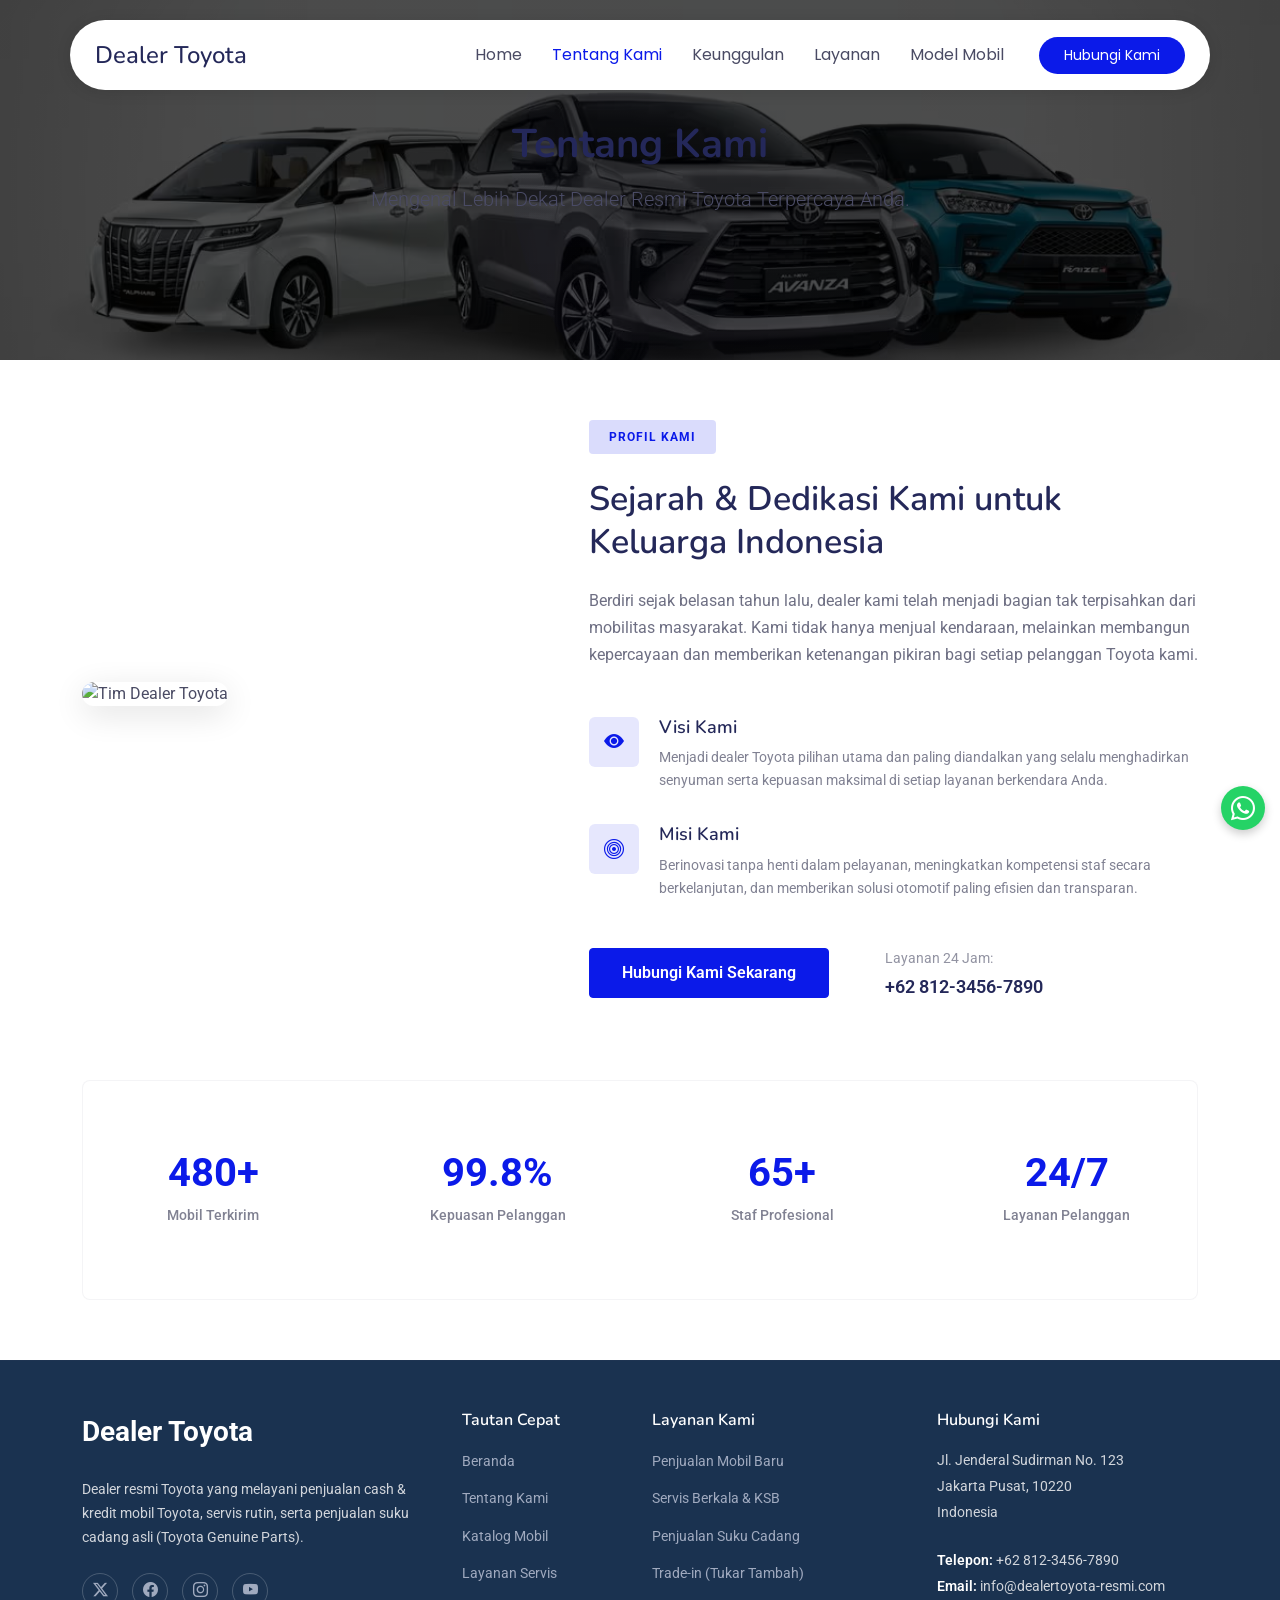
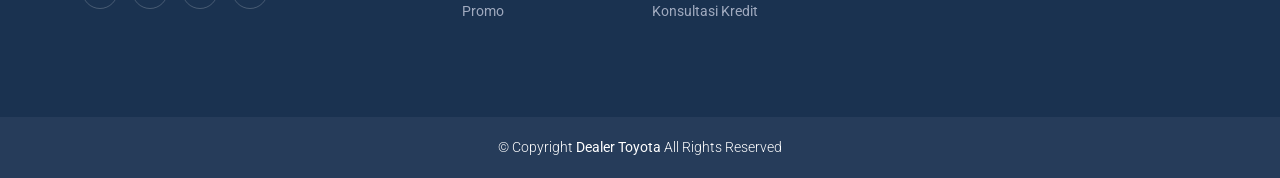
==== commit f9c7d961: "Add files via upload" ====
--- a/about.html
+++ b/about.html
@@ -61,11 +61,13 @@
     <main class="main">
 
         <!-- Hero Section -->
-                <section id="hero" class="hero section" style="padding: 120px 0 60px 0; min-height: auto;">
+        <section id="hero" class="hero section align-items-center justify-content-center" style="padding-top: 120px; padding-bottom: 60px; min-height: 40vh;">
             <div class="container text-center" data-aos="fade-up" data-aos-delay="100">
-                <h1 class="hero-title" style="font-size: 3rem; margin-bottom: 20px;">Tentang Kami</h1>
-                <p class="hero-description" style="font-size: 1.2rem; margin-bottom: 0;">Mengenal Lebih Dekat Dealer Resmi Toyota Terpercaya Anda.</p>
-            </div></section><!-- /Hero Section -->
+                <h1 class="hero-title fw-bold">Tentang Kami</h1>
+                <p class="hero-description lead mt-3">Mengenal Lebih Dekat Dealer Resmi Toyota Terpercaya Anda.</p>
+            </div>
+        </section>
+        <!-- /Hero Section -->
 
         <!-- About Section -->
         <section id="about" class="about section">
@@ -74,64 +76,56 @@
 
                 <div class="row align-items-center gy-5">
 
-                    <div class="col-lg-5" data-aos="fade-right" data-aos-delay="200">
+                    <div class="col-lg-5 d-none d-lg-block order-2 order-lg-1" data-aos="fade-right" data-aos-delay="200">
                         <div class="image-section">
                             <div class="primary-image">
-                                <img src="assets/img/about/about-14.webp" alt="Dealer Toyota" class="img-fluid">
-                                <div class="experience-badge">
-                                    <div class="badge-content">
-                                        <span class="years">15+</span>
-                                        <span class="text">Tahun Melayani</span>
-                                    </div>
-                                </div>
-                            </div>
-                            <div class="image-grid">
-                                <img src="assets/img/about/about-3.webp" alt="Innova Zenix G Hybrid workspace"
-                                    class="img-fluid grid-img">
-                                <img src="assets/img/about/about-7.webp" alt="Team collaboration"
-                                    class="img-fluid grid-img">
-                            </div>
-                        </div>
-                    </div>
-
-                    <div class="col-lg-7" data-aos="fade-left" data-aos-delay="300">
+                                <img src="assets/img/person/toyota-employee.jpg" alt="Tim Dealer Toyota" class="img-fluid" style="border-radius: 20px;">
+                            </div>
+                        </div>
+                    </div>
+
+                    <div class="col-lg-7 order-1 order-lg-2" data-aos="fade-left" data-aos-delay="300">
                         <div class="content-section">
                             <div class="section-intro">
-                                <div class="company-badge">TENTANG KAMI</div>
-                                <h2>Menghadirkan pengalaman berkendara terbaik dengan pelayanan prima</h2>
-                                <p class="intro-text">Kami adalah dealer resmi Toyota yang berkomitmen memberikan
-                                    layanan penjualan dan purna jual terbaik untuk Anda. Temukan berbagai pilihan mobil
-                                    idaman dengan promo menarik setiap bulannya.</p>
+                                <div class="company-badge">PROFIL KAMI</div>
+                                <h2>Sejarah & Dedikasi Kami untuk Keluarga Indonesia</h2>
+                                
+                                <!-- Mobile Image Display -->
+                                <div class="image-section d-block d-lg-none my-4" data-aos="fade-up" data-aos-delay="250">
+                                    <div class="primary-image">
+                                        <img src="assets/img/person/toyota-employee.jpg" alt="Tim Dealer Toyota" class="img-fluid" style="border-radius: 20px;">
+                                    </div>
+                                </div>
+                                
+                                <p class="intro-text">Berdiri sejak belasan tahun lalu, dealer kami telah menjadi bagian tak terpisahkan dari mobilitas masyarakat. Kami tidak hanya menjual kendaraan, melainkan membangun kepercayaan dan memberikan ketenangan pikiran bagi setiap pelanggan Toyota kami.</p>
                             </div>
 
                             <div class="achievement-list">
                                 <div class="achievement-item">
                                     <div class="achievement-icon">
-                                        <i class="bi bi-graph-up-arrow"></i>
+                                        <i class="bi bi-eye-fill"></i>
                                     </div>
                                     <div class="achievement-content">
-                                        <h4>Pelayanan Prima</h4>
-                                        <p>Staf profesional kami siap membantu Anda mulai dari pemilihan unit, proses
-                                            kredit, hingga pengiriman mobil ke rumah Anda.</p>
+                                        <h4>Visi Kami</h4>
+                                        <p>Menjadi dealer Toyota pilihan utama dan paling diandalkan yang selalu menghadirkan senyuman serta kepuasan maksimal di setiap layanan berkendara Anda.</p>
                                     </div>
                                 </div>
                                 <div class="achievement-item">
                                     <div class="achievement-icon">
-                                        <i class="bi bi-people-fill"></i>
+                                        <i class="bi bi-bullseye"></i>
                                     </div>
                                     <div class="achievement-content">
-                                        <h4>Teknisi Tersertifikasi</h4>
-                                        <p>Layanan bengkel kami didukung oleh mekanik handal bersertifikat standar
-                                            Toyota global, memastikan kendaraan Anda selalu prima.</p>
-                                    </div>
-                                </div>
-                            </div>
-
-                            <div class="action-section">
-                                <a href="#" class="btn btn-primary">Pelajari Lebih Lanjut</a>
-                                <div class="contact-info">
-                                    <span class="contact-label">Hubungi kami langsung:</span>
-                                    <strong class="phone-number">+1 (555) 234-5678</strong>
+                                        <h4>Misi Kami</h4>
+                                        <p>Berinovasi tanpa henti dalam pelayanan, meningkatkan kompetensi staf secara berkelanjutan, dan memberikan solusi otomotif paling efisien dan transparan.</p>
+                                    </div>
+                                </div>
+                            </div>
+
+                            <div class="action-section d-flex flex-column flex-lg-row align-items-center align-items-lg-start text-center text-lg-start">
+                                <a href="https://wa.me/6281234567890?text=Halo%20admin%20dealer%20toyota" target="_blank" class="btn btn-primary">Hubungi Kami Sekarang</a>
+                                <div class="contact-info mt-3 mt-lg-0 ms-lg-4">
+                                    <span class="contact-label">Layanan 24 Jam:</span>
+                                    <strong class="phone-number">+62 812-3456-7890</strong>
                                 </div>
                             </div>
                         </div>
--- a/assets/css/main.css
+++ b/assets/css/main.css
@@ -3584,4 +3584,61 @@
   margin: 0;
   color: #fff;
   font-size: 14px;
+}
+
+/* Navmenu button styling */
+.navmenu a.btn-getstarted,
+.navmenu a.btn-getstarted:focus {
+  color: var(--contrast-color) !important;
+  background: var(--accent-color) !important;
+  font-size: 14px !important;
+  padding: 8px 25px !important;
+  margin: 10px 15px !important;
+  border-radius: 50px !important;
+  display: inline-flex !important;
+  align-items: center;
+  justify-content: center;
+  transition: 0.3s;
+}
+
+.navmenu a.btn-getstarted:hover,
+.navmenu a.btn-getstarted:focus:hover {
+  background: color-mix(in srgb, var(--accent-color), transparent 15%) !important;
+  color: var(--contrast-color) !important;
+}
+
+@media (min-width: 1200px) {
+  .navmenu a.btn-getstarted,
+  .navmenu a.btn-getstarted:focus {
+    margin: 0 0 0 20px !important;
+  }
+}
+
+/* Mobile styles for services tabs */
+@media (max-width: 767px) {
+  .services-tabs .nav-pills {
+    display: flex !important;
+    flex-direction: row !important;
+    flex-wrap: wrap !important;
+    gap: 10px !important;
+    justify-content: center !important;
+  }
+  .services-tabs .nav-pills .nav-item {
+    width: auto !important;
+    margin: 0 !important;
+  }
+  .services-tabs .nav-pills .nav-link {
+    border-radius: 50px !important;
+    border: 1px solid var(--accent-color) !important;
+    color: var(--accent-color) !important;
+    background: transparent !important;
+    padding: 8px 15px !important;
+    margin: 0 !important;
+    flex: 0 0 auto !important;
+    width: auto !important;
+  }
+  .services-tabs .nav-pills .nav-link.active {
+    background: var(--accent-color) !important;
+    color: var(--contrast-color) !important;
+  }
 }
